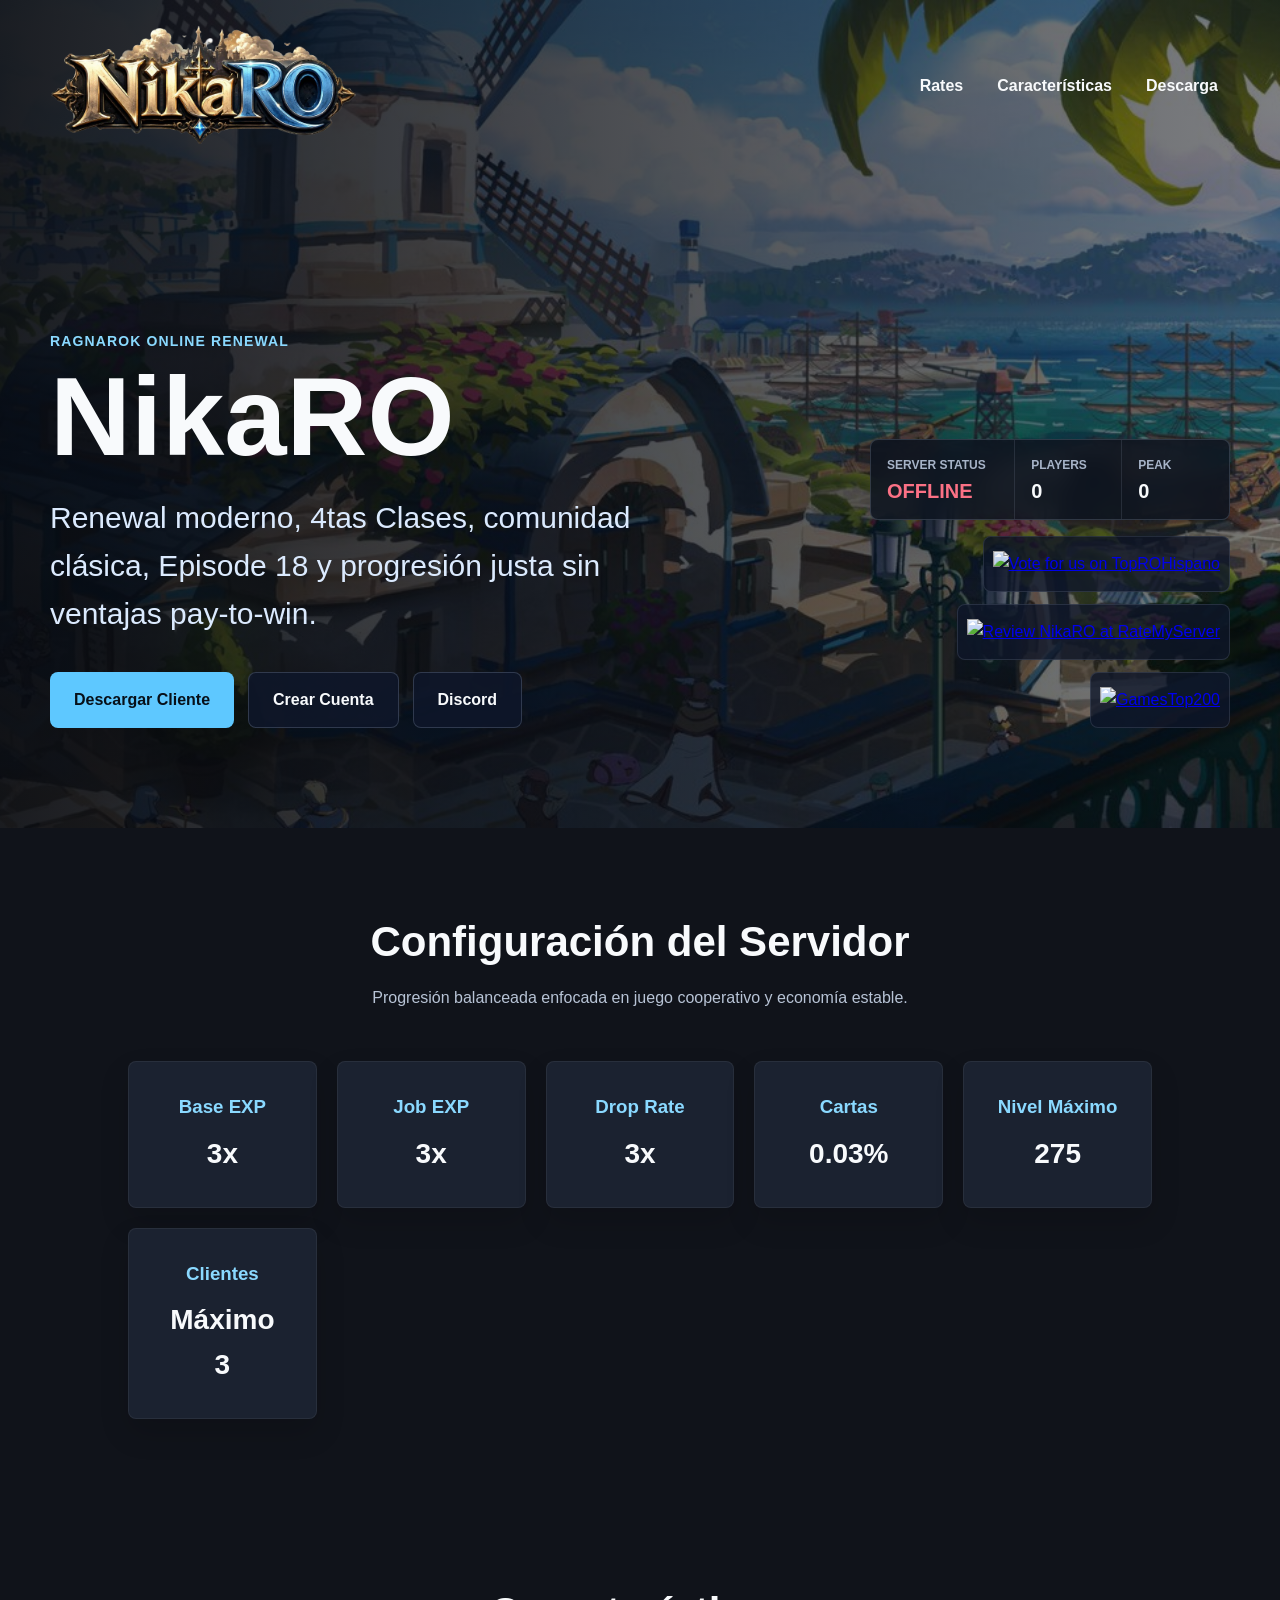
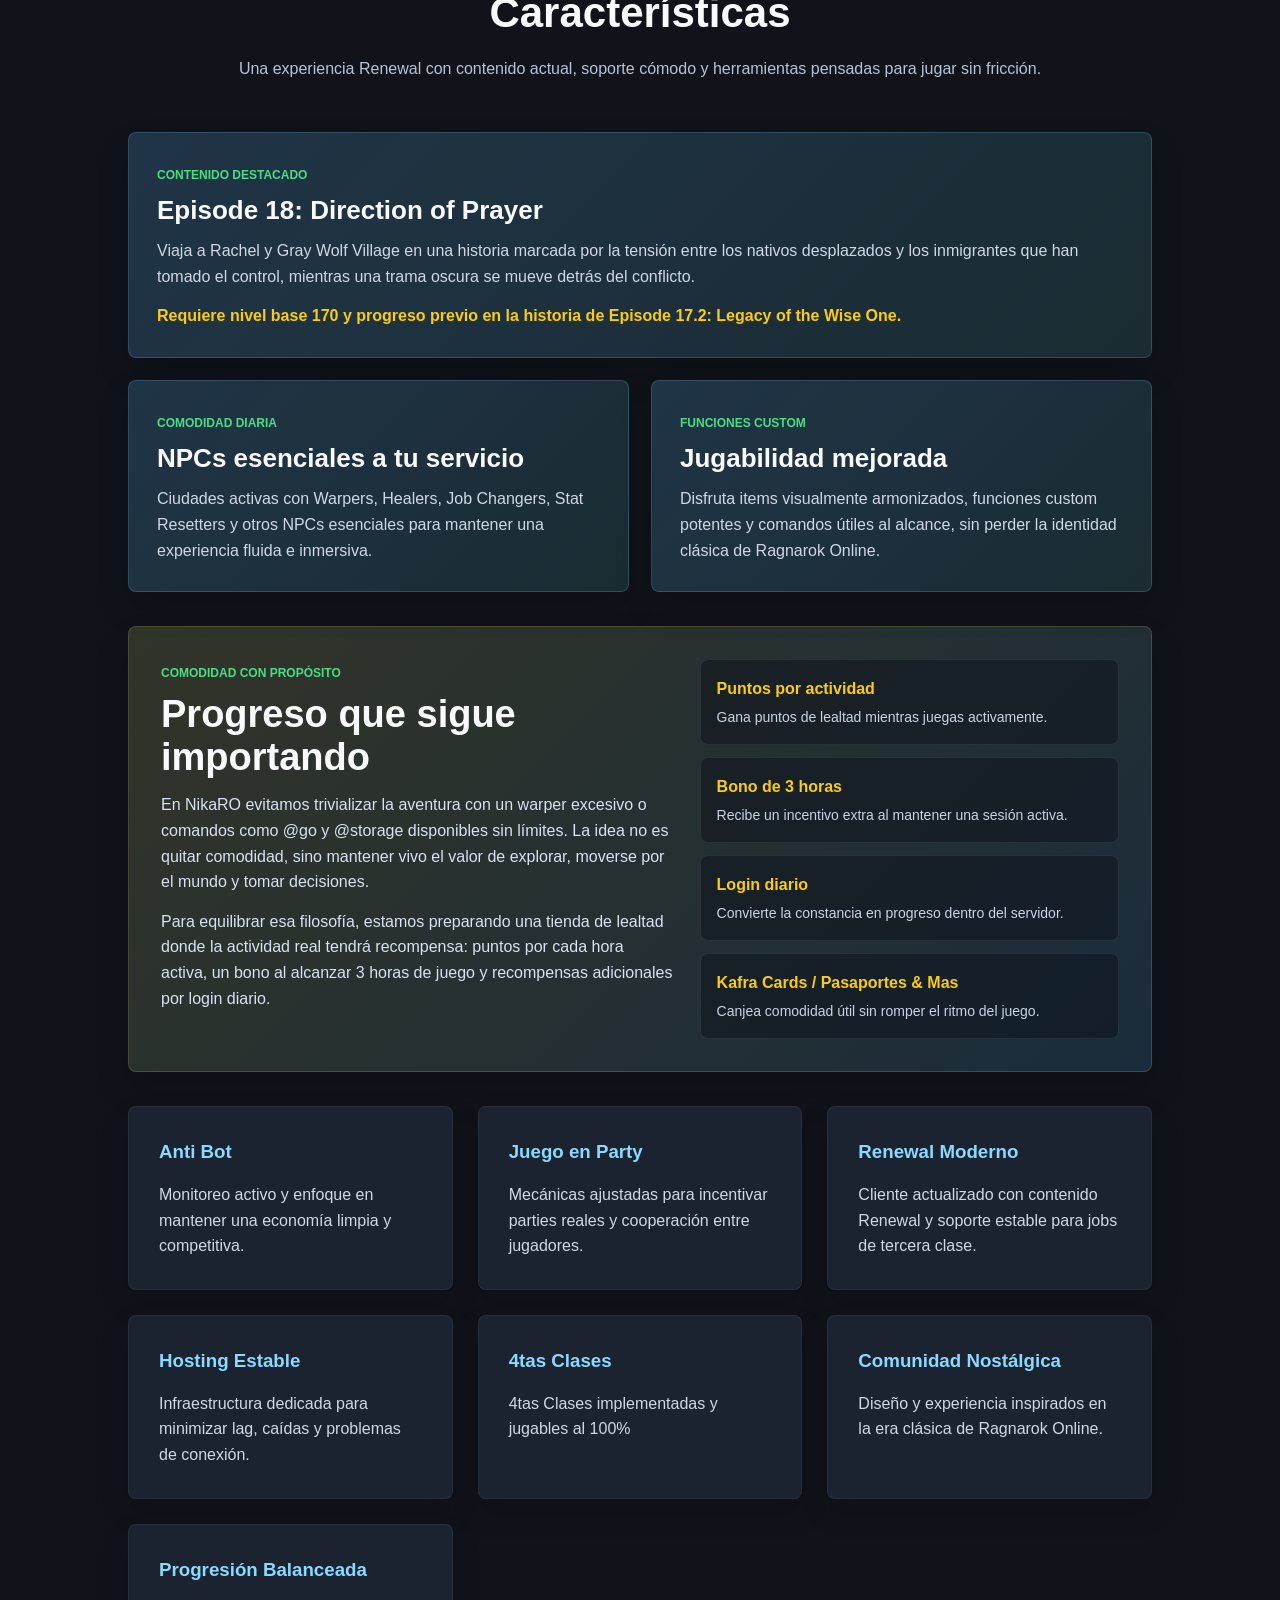
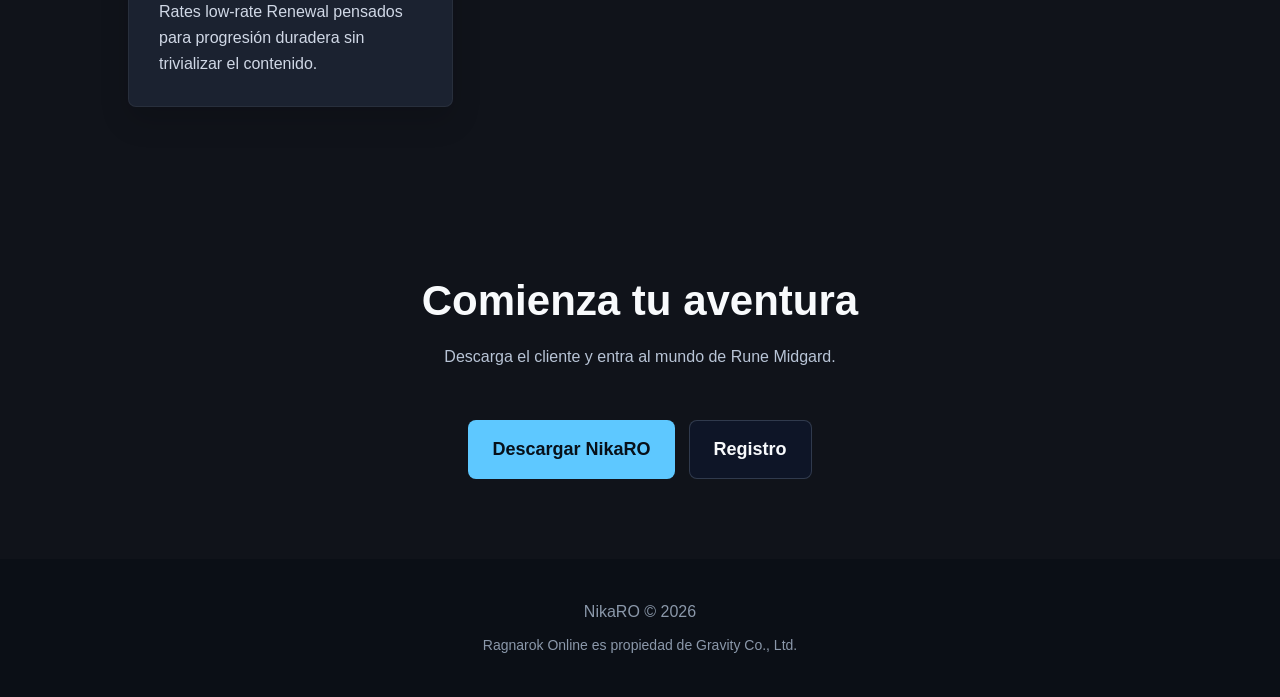
==== index.html @ 617fc2be "Update displayed drop rates" ====
<!DOCTYPE html>
<html lang="es">
<head>
    <meta charset="UTF-8">
    <meta name="viewport" content="width=device-width, initial-scale=1.0">
    <title>NikaRO</title>
    <meta name="description" content="Servidor Renewal de Ragnarok Online enfocado en estabilidad, comunidad y progresión clásica moderna.">
    <link rel="stylesheet" href="style.css">
</head>

<body>
    <header class="hero">
        <div class="overlay">
            <nav class="site-nav" aria-label="Navegación principal">
                <a class="logo" href="#top" aria-label="NikaRO inicio">
                    <img src="images/nicaro-logo2.jpg" alt="NikaRO">
                </a>

                <div class="nav-links">
                    <a href="#rates">Rates</a>
                    <a href="#features">Características</a>
                    <a href="#download">Descarga</a>
                </div>
            </nav>

            <div class="hero-layout" id="top">
                <div class="hero-content">
                    <p class="eyebrow">Ragnarok Online Renewal</p>
                    <h1>NikaRO</h1>
                    <p class="tagline">
                        Renewal moderno, 4tas Clases, comunidad clásica, Episode 18 y progresión justa sin ventajas pay-to-win.
                    </p>

                    <div class="hero-buttons">
                        <a class="btn primary"
                           href="downloads/">
                            Descargar Cliente
                        </a>

                        <a class="btn secondary"
                           href="https://nikaro-api.duckdns.org/fluxcp/?module=account&action=create"
                           target="_blank"
                           rel="noopener">
                            Crear Cuenta
                        </a>

                        <a class="btn secondary"
                           href="https://discord.gg/AXahJJSQZ4"
                           target="_blank"
                           rel="noopener">
                            Discord
                        </a>
                    </div>
                </div>

                <aside class="server-panel" aria-label="Estado del servidor">
                    <div id="status-bar" class="status-bar">
                        <div class="status-item">
                            <span>Server Status</span>
                            <strong id="server-status">Loading...</strong>
                        </div>
                        <div class="status-item">
                            <span>Players</span>
                            <strong id="player-count">0</strong>
                        </div>
                        <div class="status-item">
                            <span>Peak</span>
                            <strong id="peak-count">0</strong>
                        </div>
                    </div>

                    <div class="vote-strip" aria-label="Votar por NikaRO">
                        <a href="http://www.toprohispano.com/vote/index.php?id=1210" target="_blank" rel="noopener">
                            <img src="http://www.toprohispano.com/images/banner.jpg" alt="Vote for us on TopROHispano">
                        </a>
                        <a href="https://ratemyserver.net/index.php?page=detailedlistserver&serid=23381&url_sname=NikaRO"
                           target="_blank"
                           rel="noopener"
                           title="Review NikaRO at RateMyServer.Net">
                            <img src="https://ratemyserver.net/images/site_icon.gif" alt="Review NikaRO at RateMyServer">
                        </a>
                        <a href="https://www.gamestop200.com/details/885/vote"
                           target="_blank"
                           rel="noopener"
                           title="GamesTop200">
                            <img src="https://www.gamestop200.com/resources/website/img/BannerVoto3.jpg" alt="GamesTop200">
                        </a>
                    </div>
                </aside>
            </div>
        </div>
    </header>

    <main>
        <section id="rates">
            <div class="section-title">
                <h2>Configuración del Servidor</h2>
                <p>Progresión balanceada enfocada en juego cooperativo y economía estable.</p>
            </div>

            <div class="cards">
                <div class="card">
                    <h3>Base EXP</h3>
                    <p>3x</p>
                </div>

                <div class="card">
                    <h3>Job EXP</h3>
                    <p>3x</p>
                </div>

                <div class="card">
                    <h3>Drop Rate</h3>
                    <p>3x</p>
                </div>

                <div class="card">
                    <h3>Cartas</h3>
                    <p>0.03%</p>
                </div>

                <div class="card">
                    <h3>Nivel Máximo</h3>
                    <p>275</p>
                </div>

                <div class="card">
                    <h3>Clientes</h3>
                    <p>Máximo 3</p>
                </div>
            </div>
        </section>

        <section id="features">
            <div class="section-title">
                <h2>Características</h2>
                <p>Una experiencia Renewal con contenido actual, soporte cómodo y herramientas pensadas para jugar sin fricción.</p>
            </div>

            <div class="feature-highlights">
                <article class="highlight wide">
                    <span class="highlight-label">Contenido destacado</span>
                    <h3>Episode 18: Direction of Prayer</h3>
                    <p>
                        Viaja a Rachel y Gray Wolf Village en una historia marcada por la tensión entre los
                        nativos desplazados y los inmigrantes que han tomado el control, mientras una trama
                        oscura se mueve detrás del conflicto.
                    </p>
                    <p class="requirement">
                        Requiere nivel base 170 y progreso previo en la historia de Episode 17.2: Legacy of the Wise One.
                    </p>
                </article>

                <article class="highlight">
                    <span class="highlight-label">Comodidad diaria</span>
                    <h3>NPCs esenciales a tu servicio</h3>
                    <p>
                        Ciudades activas con Warpers, Healers, Job Changers, Stat Resetters y otros NPCs
                        esenciales para mantener una experiencia fluida e inmersiva.
                    </p>
                </article>

                <article class="highlight">
                    <span class="highlight-label">Funciones custom</span>
                    <h3>Jugabilidad mejorada</h3>
                    <p>
                        Disfruta items visualmente armonizados, funciones custom potentes y comandos útiles al
                        alcance, sin perder la identidad clásica de Ragnarok Online.
                    </p>
                </article>
            </div>

            <div class="loyalty-section">
                <div class="loyalty-copy">
                    <span class="highlight-label">Comodidad con propósito</span>
                    <h3>Progreso que sigue importando</h3>
                    <p>
                        En NikaRO evitamos trivializar la aventura con un warper excesivo o comandos
                        como @go y @storage disponibles sin límites. La idea no es quitar comodidad,
                        sino mantener vivo el valor de explorar, moverse por el mundo y tomar decisiones.
                    </p>
                    <p>
                        Para equilibrar esa filosofía, estamos preparando una tienda de lealtad donde
                        la actividad real tendrá recompensa: puntos por cada hora activa, un bono al
                        alcanzar 3 horas de juego y recompensas adicionales por login diario.
                    </p>
                </div>

                <div class="loyalty-rewards" aria-label="Recompensas de lealtad">
                    <div class="reward-item">
                        <strong>Puntos por actividad</strong>
                        <span>Gana puntos de lealtad mientras juegas activamente.</span>
                    </div>
                    <div class="reward-item">
                        <strong>Bono de 3 horas</strong>
                        <span>Recibe un incentivo extra al mantener una sesión activa.</span>
                    </div>
                    <div class="reward-item">
                        <strong>Login diario</strong>
                        <span>Convierte la constancia en progreso dentro del servidor.</span>
                    </div>
                    <div class="reward-item">
                        <strong>Kafra Cards / Pasaportes & Mas</strong>
                        <span>Canjea comodidad útil sin romper el ritmo del juego.</span>
                    </div>
                </div>
            </div>

            <div class="feature-grid">
                <div class="feature">
                    <h3>Anti Bot</h3>
                    <p>Monitoreo activo y enfoque en mantener una economía limpia y competitiva.</p>
                </div>

                <div class="feature">
                    <h3>Juego en Party</h3>
                    <p>Mecánicas ajustadas para incentivar parties reales y cooperación entre jugadores.</p>
                </div>

                <div class="feature">
                    <h3>Renewal Moderno</h3>
                    <p>Cliente actualizado con contenido Renewal y soporte estable para jobs de tercera clase.</p>
                </div>

                <div class="feature">
                    <h3>Hosting Estable</h3>
                    <p>Infraestructura dedicada para minimizar lag, caídas y problemas de conexión.</p>
                </div>
                
                <div class="feature">
                    <h3>4tas Clases</h3>
                    <p>4tas Clases implementadas y jugables al 100%</p>
                </div>

                <div class="feature">
                    <h3>Comunidad Nostálgica</h3>
                    <p>Diseño y experiencia inspirados en la era clásica de Ragnarok Online.</p>
                </div>

                <div class="feature">
                    <h3>Progresión Balanceada</h3>
                    <p>Rates low-rate Renewal pensados para progresión duradera sin trivializar el contenido.</p>
                </div>
            </div>
        </section>

        <section id="download">
            <div class="section-title">
                <h2>Comienza tu aventura</h2>
                <p>Descarga el cliente y entra al mundo de Rune Midgard.</p>
            </div>

            <div class="download-box">
                <a class="btn primary large"
                   href="downloads/">
                    Descargar NikaRO
                </a>

                <a class="btn secondary large"
                   href="https://nikaro-api.duckdns.org/fluxcp/?module=account&action=create"
                   target="_blank"
                   rel="noopener">
                    Registro
                </a>
            </div>
        </section>
    </main>

    <footer>
        <p>NikaRO © 2026</p>
        <p class="footer-small">Ragnarok Online es propiedad de Gravity Co., Ltd.</p>
    </footer>

    <script>
        async function refreshNikaStatus() {
            const statusEl = document.getElementById('server-status');

            try {
                const response = await fetch('https://nikaro-api.duckdns.org/status.php');
                const data = await response.json();

                document.getElementById('player-count').innerText = data.online;
                document.getElementById('peak-count').innerText = data.peak;

                statusEl.innerText = data.status.overall.toUpperCase();
                statusEl.classList.toggle('online', data.status.overall === 'online');
                statusEl.classList.toggle('offline', data.status.overall !== 'online');
            } catch (error) {
                console.error('Could not load server status', error);
                statusEl.innerText = 'OFFLINE';
                statusEl.classList.remove('online');
                statusEl.classList.add('offline');
            }
        }

        refreshNikaStatus();
        setInterval(refreshNikaStatus, 60000);
    </script>
</body>
</html>
---- style.css ----
* {
    margin: 0;
    padding: 0;
    box-sizing: border-box;
}

html {
    scroll-behavior: smooth;
}

body {
    font-family: Arial, sans-serif;
    background: #10131a;
    color: #f8fafc;
    line-height: 1.6;
}

img {
    max-width: 100%;
    height: auto;
}

.hero {
    min-height: 92vh;
    background:
        linear-gradient(90deg, rgba(7, 10, 16, 0.92), rgba(7, 10, 16, 0.72) 48%, rgba(7, 10, 16, 0.52)),
        url('images/banner.jpg');
    background-size: cover;
    background-position: center;
}

.overlay {
    min-height: 92vh;
    display: flex;
    flex-direction: column;
    width: min(1180px, calc(100% - 40px));
    margin: 0 auto;
    padding: 24px 0 44px;
}

.site-nav {
    display: flex;
    justify-content: space-between;
    align-items: center;
    gap: 24px;
}

.logo {
    display: inline-flex;
    align-items: center;
}

.logo img {
    width: clamp(180px, 24vw, 320px);
    display: block;
}

.nav-links {
    display: flex;
    align-items: center;
    gap: 10px;
}

.nav-links a {
    color: #f8fafc;
    text-decoration: none;
    padding: 8px 12px;
    border-radius: 8px;
    font-weight: 700;
    transition: background 0.2s, color 0.2s;
}

.nav-links a:hover {
    background: rgba(255, 255, 255, 0.1);
    color: #8ad9ff;
}

.hero-layout {
    flex: 1;
    display: grid;
    grid-template-columns: minmax(0, 1fr) 360px;
    align-items: end;
    gap: 48px;
    padding-top: 58px;
}

.hero-content {
    max-width: 720px;
    padding-bottom: 56px;
}

.eyebrow {
    color: #8ad9ff;
    font-size: 14px;
    font-weight: 800;
    letter-spacing: 0.08em;
    margin-bottom: 12px;
    text-transform: uppercase;
}

.hero-content h1 {
    font-size: clamp(56px, 9vw, 112px);
    line-height: 0.95;
    margin-bottom: 24px;
}

.tagline {
    max-width: 620px;
    font-size: clamp(20px, 2.6vw, 30px);
    color: #dbeafe;
    margin-bottom: 34px;
}

.hero-buttons {
    display: flex;
    flex-wrap: wrap;
    gap: 14px;
}

.btn {
    display: inline-flex;
    align-items: center;
    justify-content: center;
    min-height: 52px;
    padding: 14px 24px;
    border-radius: 8px;
    text-decoration: none;
    font-weight: 800;
    transition: transform 0.2s, background 0.2s, border-color 0.2s;
}

.btn:hover {
    transform: translateY(-1px);
}

.primary {
    background: #5ec8ff;
    color: #071019;
}

.primary:hover {
    background: #9bdfff;
}

.secondary {
    background: rgba(15, 23, 42, 0.86);
    color: #f8fafc;
    border: 1px solid rgba(148, 163, 184, 0.26);
}

.secondary:hover {
    background: rgba(51, 65, 85, 0.92);
    border-color: rgba(138, 217, 255, 0.5);
}

.server-panel {
    display: grid;
    gap: 16px;
    align-self: end;
    margin-bottom: 56px;
}

.status-bar {
    display: grid;
    grid-template-columns: 1.35fr 1fr 1fr;
    overflow: hidden;
    border: 1px solid rgba(148, 163, 184, 0.24);
    border-radius: 8px;
    background: rgba(11, 18, 30, 0.84);
    box-shadow: 0 18px 38px rgba(0, 0, 0, 0.22);
    backdrop-filter: blur(10px);
}

.status-item {
    padding: 16px;
    border-right: 1px solid rgba(148, 163, 184, 0.16);
}

.status-item:last-child {
    border-right: 0;
}

.status-item span {
    display: block;
    color: #a7b4c8;
    font-size: 12px;
    font-weight: 800;
    margin-bottom: 4px;
    text-transform: uppercase;
}

.status-item strong {
    display: block;
    color: #f8fafc;
    font-size: 20px;
    line-height: 1.2;
}

#server-status.online {
    color: #4ade80;
}

#server-status.offline {
    color: #fb7185;
}

.vote-strip {
    display: flex;
    align-items: center;
    justify-content: flex-end;
    gap: 12px;
    flex-wrap: wrap;
}

.vote-strip a {
    display: inline-flex;
    align-items: center;
    min-height: 56px;
    padding: 9px;
    border-radius: 8px;
    background: rgba(15, 23, 42, 0.78);
    border: 1px solid rgba(148, 163, 184, 0.18);
}

.vote-strip img {
    display: block;
    max-height: 54px;
    width: auto;
}

section {
    padding: 80px 10%;
}

.section-title {
    text-align: center;
    margin-bottom: 50px;
}

.section-title h2 {
    font-size: clamp(32px, 5vw, 42px);
    margin-bottom: 10px;
}

.section-title p {
    color: #b8c4d6;
}

.cards {
    display: grid;
    grid-template-columns: repeat(auto-fit, minmax(180px, 1fr));
    gap: 20px;
}

.card,
.feature {
    background: #1b2230;
    border: 1px solid rgba(255, 255, 255, 0.06);
    border-radius: 8px;
    box-shadow: 0 14px 30px rgba(0, 0, 0, 0.14);
}

.card {
    padding: 30px;
    text-align: center;
}

.card h3 {
    color: #8ad9ff;
    margin-bottom: 10px;
}

.card p {
    font-size: 28px;
    font-weight: 800;
}

.feature-grid {
    display: grid;
    grid-template-columns: repeat(auto-fit, minmax(280px, 1fr));
    gap: 25px;
}

.feature-highlights {
    display: grid;
    grid-template-columns: repeat(2, minmax(0, 1fr));
    gap: 22px;
    margin-bottom: 34px;
}

.highlight {
    min-height: 100%;
    padding: 28px;
    border-radius: 8px;
    background:
        linear-gradient(135deg, rgba(94, 200, 255, 0.12), rgba(74, 222, 128, 0.06)),
        #17202d;
    border: 1px solid rgba(138, 217, 255, 0.18);
    box-shadow: 0 16px 32px rgba(0, 0, 0, 0.16);
}

.highlight.wide {
    grid-column: 1 / -1;
}

.highlight-label {
    display: inline-block;
    color: #4ade80;
    font-size: 12px;
    font-weight: 800;
    margin-bottom: 10px;
    text-transform: uppercase;
}

.highlight h3 {
    color: #f8fafc;
    font-size: 26px;
    line-height: 1.2;
    margin-bottom: 12px;
}

.highlight p {
    color: #d0d8e6;
}

.highlight .requirement {
    margin-top: 14px;
    color: #facc15;
    font-weight: 800;
}

.loyalty-section {
    display: grid;
    grid-template-columns: minmax(0, 1.1fr) minmax(280px, 0.9fr);
    gap: 26px;
    align-items: stretch;
    margin: 0 0 34px;
    padding: 32px;
    border-radius: 8px;
    background:
        linear-gradient(135deg, rgba(250, 204, 21, 0.12), rgba(94, 200, 255, 0.08)),
        #151f2b;
    border: 1px solid rgba(250, 204, 21, 0.18);
    box-shadow: 0 18px 34px rgba(0, 0, 0, 0.16);
}

.loyalty-copy h3 {
    color: #f8fafc;
    font-size: clamp(28px, 4vw, 38px);
    line-height: 1.12;
    margin-bottom: 14px;
}

.loyalty-copy p {
    color: #d8e2f1;
    margin-bottom: 14px;
}

.loyalty-copy p:last-child {
    margin-bottom: 0;
}

.loyalty-rewards {
    display: grid;
    gap: 12px;
}

.reward-item {
    padding: 16px;
    border-radius: 8px;
    background: rgba(8, 13, 22, 0.42);
    border: 1px solid rgba(255, 255, 255, 0.08);
}

.reward-item strong,
.reward-item span {
    display: block;
}

.reward-item strong {
    color: #facc15;
    font-size: 16px;
    margin-bottom: 4px;
}

.reward-item span {
    color: #c9d3e3;
    font-size: 14px;
}

.feature {
    padding: 30px;
}

.feature h3 {
    margin-bottom: 15px;
    color: #8ad9ff;
}

.feature p {
    color: #d0d8e6;
}

.download-box {
    display: flex;
    flex-wrap: wrap;
    justify-content: center;
    gap: 14px;
}

.download-hero {
    background:
        linear-gradient(90deg, rgba(7, 10, 16, 0.94), rgba(7, 10, 16, 0.72)),
        url('images/banner.jpg');
    background-size: cover;
    background-position: center;
}

.download-shell {
    width: min(1180px, calc(100% - 40px));
    margin: 0 auto;
    padding: 24px 0 78px;
}

.download-intro {
    max-width: 760px;
    padding-top: 72px;
}

.download-intro h1 {
    font-size: clamp(52px, 8vw, 92px);
    line-height: 1;
    margin-bottom: 20px;
}

.download-intro p {
    color: #dbeafe;
    font-size: 21px;
}

.download-options {
    display: grid;
    grid-template-columns: repeat(2, minmax(0, 1fr));
    gap: 24px;
}

.download-card {
    display: flex;
    min-height: 340px;
    flex-direction: column;
    justify-content: space-between;
    gap: 28px;
    padding: 34px;
    border-radius: 8px;
    background: #1b2230;
    border: 1px solid rgba(255, 255, 255, 0.07);
    box-shadow: 0 16px 34px rgba(0, 0, 0, 0.16);
}

.featured-download {
    background:
        linear-gradient(135deg, rgba(94, 200, 255, 0.14), rgba(74, 222, 128, 0.08)),
        #17202d;
    border-color: rgba(138, 217, 255, 0.24);
}

.disabled-download {
    opacity: 0.58;
    filter: grayscale(0.35);
}

.download-card h2 {
    color: #f8fafc;
    font-size: 32px;
    line-height: 1.15;
    margin-bottom: 12px;
}

.download-card p {
    color: #d0d8e6;
}

.disabled-btn,
.disabled-btn:hover {
    cursor: not-allowed;
    transform: none;
    background: #475569;
    color: #cbd5e1;
    border: 1px solid rgba(203, 213, 225, 0.22);
}

.large {
    font-size: 18px;
}

footer {
    text-align: center;
    padding: 40px 20px;
    background: #0b0f16;
    color: #8b98aa;
}

.footer-small {
    margin-top: 10px;
    font-size: 14px;
}

@media (max-width: 900px) {
    .hero-layout {
        grid-template-columns: 1fr;
        align-items: start;
        gap: 28px;
    }

    .download-options {
        grid-template-columns: 1fr;
    }

    .loyalty-section {
        grid-template-columns: 1fr;
    }

    .hero-content,
    .server-panel {
        margin-bottom: 0;
        padding-bottom: 0;
    }

    .server-panel {
        max-width: 620px;
    }

    .vote-strip {
        justify-content: flex-start;
    }
}

@media (max-width: 768px) {
    .overlay {
        width: min(100% - 28px, 1180px);
        padding-top: 18px;
    }

    .site-nav {
        align-items: flex-start;
        flex-direction: column;
    }

    .nav-links {
        width: 100%;
        justify-content: space-between;
    }

    .nav-links a {
        padding: 8px 6px;
    }

    .hero-layout {
        padding-top: 38px;
    }

    .hero-buttons,
    .download-box {
        align-items: stretch;
        flex-direction: column;
    }

    .feature-highlights {
        grid-template-columns: 1fr;
    }

    .btn {
        width: 100%;
    }

    .status-bar {
        grid-template-columns: 1fr;
    }

    .status-item {
        border-right: 0;
        border-bottom: 1px solid rgba(148, 163, 184, 0.16);
    }

    .status-item:last-child {
        border-bottom: 0;
    }

    section {
        padding: 64px 20px;
    }
}
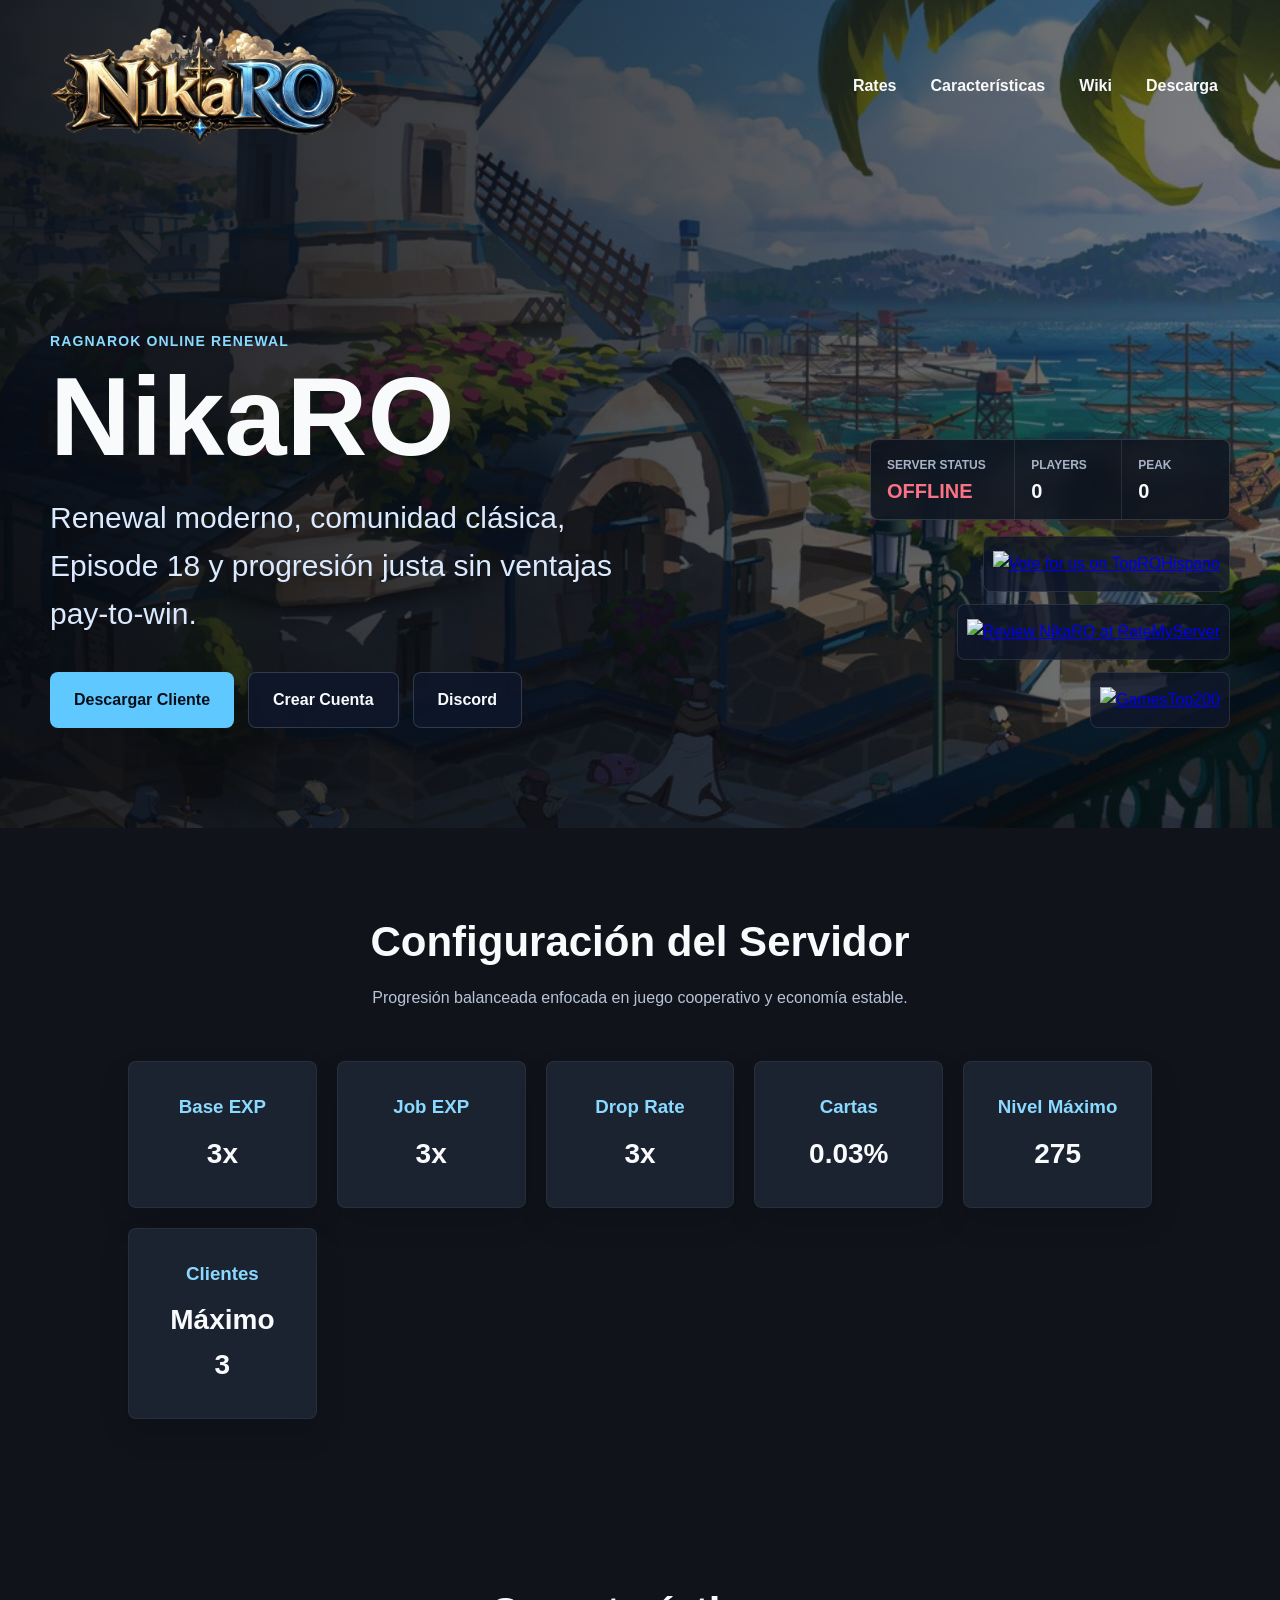
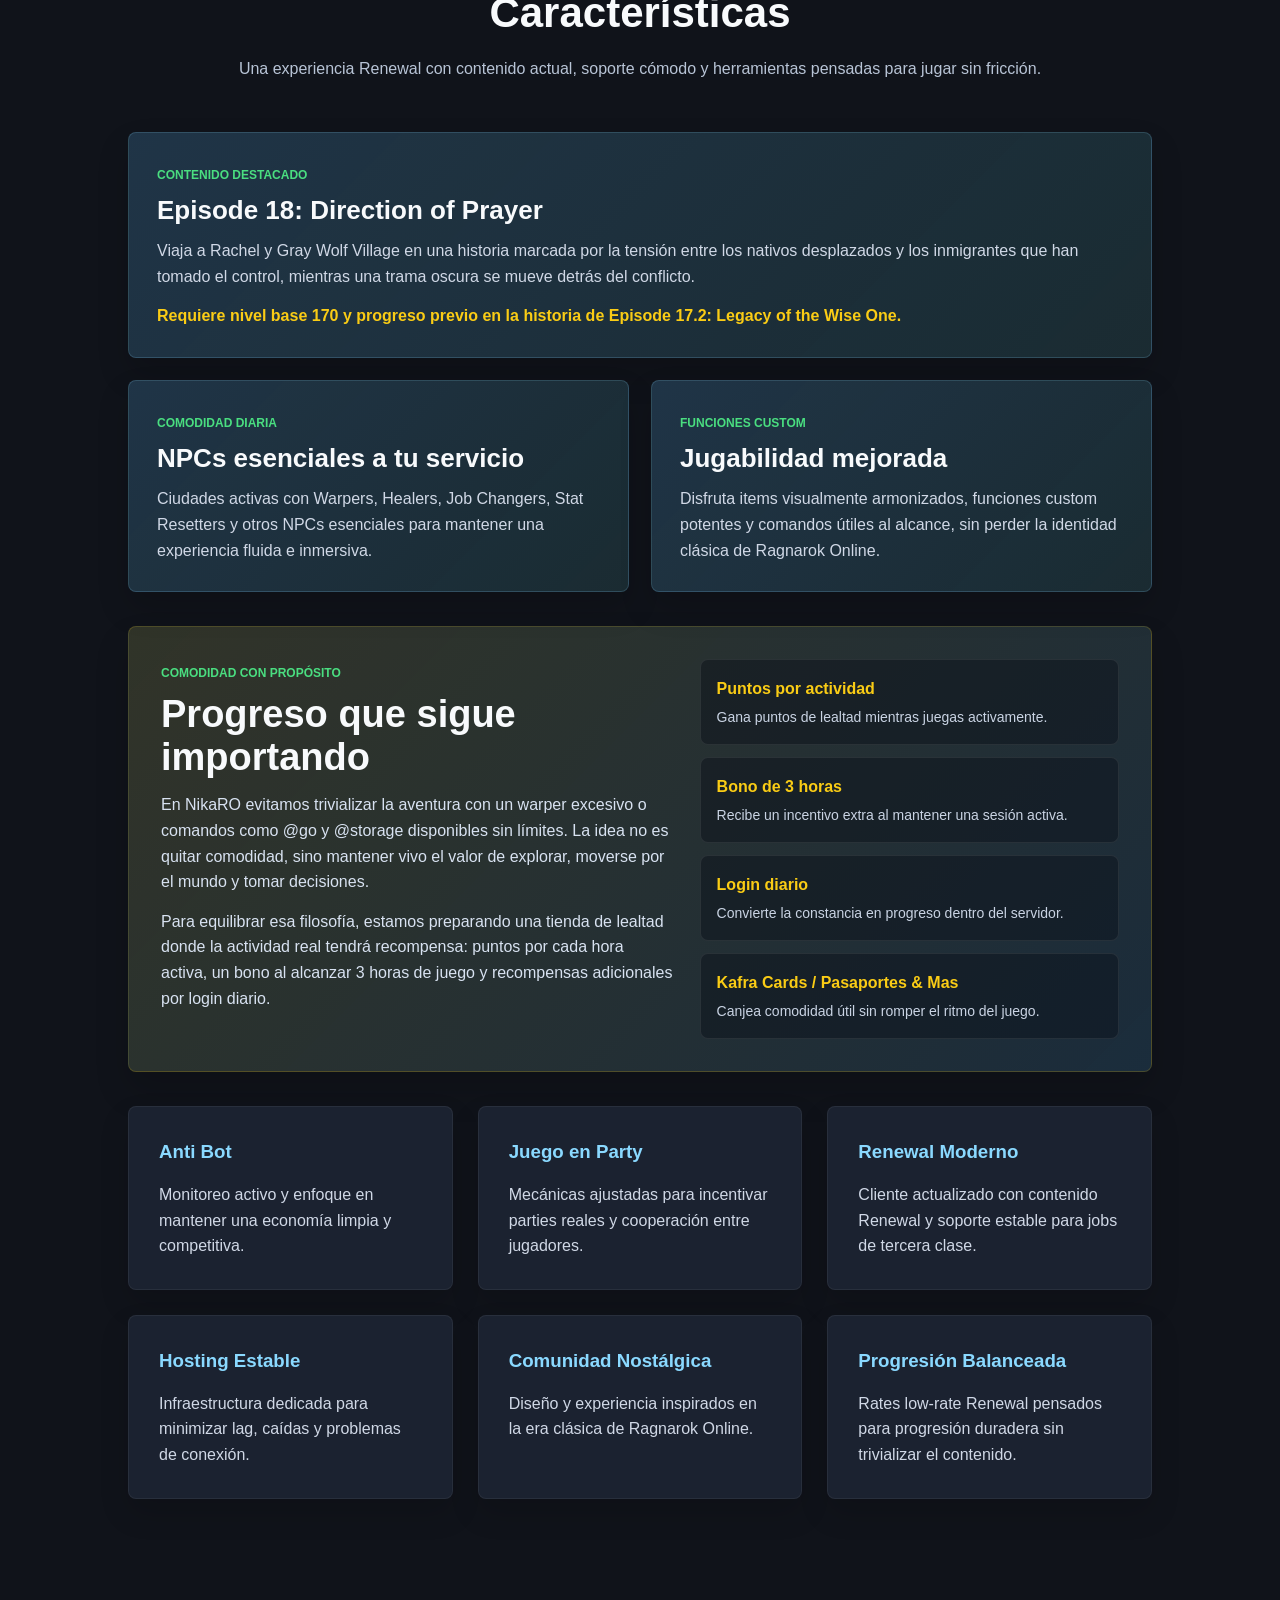
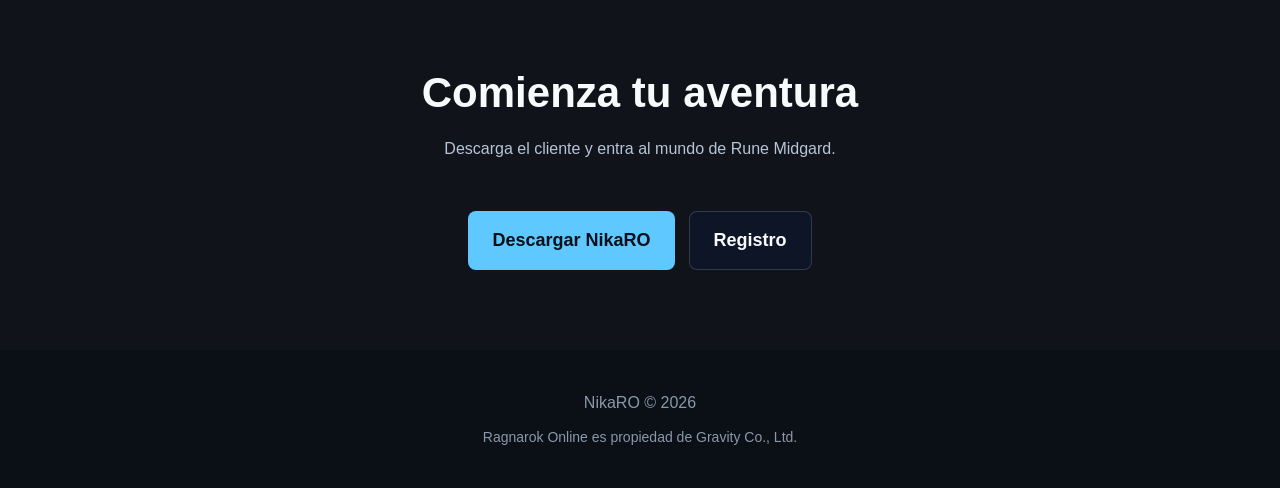
==== commit ce33098f: "Add wiki pages" ====
--- a/index.html
+++ b/index.html
@@ -19,6 +19,7 @@
                 <div class="nav-links">
                     <a href="#rates">Rates</a>
                     <a href="#features">Características</a>
+                    <a href="wiki/">Wiki</a>
                     <a href="#download">Descarga</a>
                 </div>
             </nav>
@@ -28,7 +29,7 @@
                     <p class="eyebrow">Ragnarok Online Renewal</p>
                     <h1>NikaRO</h1>
                     <p class="tagline">
-                        Renewal moderno, 4tas Clases, comunidad clásica, Episode 18 y progresión justa sin ventajas pay-to-win.
+                        Renewal moderno, comunidad clásica, Episode 18 y progresión justa sin ventajas pay-to-win.
                     </p>
 
                     <div class="hero-buttons">
@@ -226,11 +227,6 @@
                     <h3>Hosting Estable</h3>
                     <p>Infraestructura dedicada para minimizar lag, caídas y problemas de conexión.</p>
                 </div>
-                
-                <div class="feature">
-                    <h3>4tas Clases</h3>
-                    <p>4tas Clases implementadas y jugables al 100%</p>
-                </div>
 
                 <div class="feature">
                     <h3>Comunidad Nostálgica</h3>
--- a/style.css
+++ b/style.css
@@ -416,6 +416,14 @@
     background-position: center;
 }
 
+.wiki-hero {
+    background:
+        linear-gradient(90deg, rgba(7, 10, 16, 0.94), rgba(7, 10, 16, 0.76)),
+        url('images/banner.jpg');
+    background-size: cover;
+    background-position: center;
+}
+
 .download-shell {
     width: min(1180px, calc(100% - 40px));
     margin: 0 auto;
@@ -436,6 +444,50 @@
 .download-intro p {
     color: #dbeafe;
     font-size: 21px;
+}
+
+.compact-hero .download-shell {
+    padding-bottom: 58px;
+}
+
+.compact-hero .download-intro {
+    padding-top: 48px;
+}
+
+.wiki-home {
+    display: grid;
+    grid-template-columns: repeat(auto-fit, minmax(260px, 1fr));
+    gap: 22px;
+}
+
+.wiki-tile {
+    display: block;
+    min-height: 220px;
+    padding: 28px;
+    border-radius: 8px;
+    background: #1b2230;
+    border: 1px solid rgba(255, 255, 255, 0.07);
+    box-shadow: 0 16px 34px rgba(0, 0, 0, 0.14);
+    color: inherit;
+    text-decoration: none;
+    transition: transform 0.2s, border-color 0.2s, background 0.2s;
+}
+
+.wiki-tile:hover {
+    transform: translateY(-2px);
+    border-color: rgba(138, 217, 255, 0.28);
+    background: #202a3a;
+}
+
+.wiki-tile h2 {
+    color: #f8fafc;
+    font-size: 28px;
+    line-height: 1.15;
+    margin-bottom: 10px;
+}
+
+.wiki-tile p {
+    color: #d0d8e6;
 }
 
 .download-options {
@@ -489,6 +541,117 @@
     border: 1px solid rgba(203, 213, 225, 0.22);
 }
 
+.wiki-layout {
+    display: grid;
+    grid-template-columns: 240px minmax(0, 1fr);
+    gap: 28px;
+    align-items: start;
+}
+
+.wiki-index {
+    position: sticky;
+    top: 22px;
+    display: grid;
+    gap: 8px;
+    padding: 18px;
+    border-radius: 8px;
+    background: rgba(27, 34, 48, 0.86);
+    border: 1px solid rgba(255, 255, 255, 0.07);
+}
+
+.wiki-index strong {
+    color: #8ad9ff;
+    font-size: 14px;
+    margin-bottom: 4px;
+    text-transform: uppercase;
+}
+
+.wiki-index a {
+    color: #d0d8e6;
+    text-decoration: none;
+    padding: 8px 10px;
+    border-radius: 8px;
+    transition: background 0.2s, color 0.2s;
+}
+
+.wiki-index a:hover {
+    background: rgba(94, 200, 255, 0.1);
+    color: #f8fafc;
+}
+
+.wiki-content {
+    display: grid;
+    gap: 22px;
+}
+
+.wiki-card {
+    padding: 30px;
+    border-radius: 8px;
+    background: #1b2230;
+    border: 1px solid rgba(255, 255, 255, 0.07);
+    box-shadow: 0 16px 34px rgba(0, 0, 0, 0.14);
+}
+
+.wiki-card h2 {
+    color: #f8fafc;
+    font-size: clamp(28px, 4vw, 38px);
+    line-height: 1.14;
+    margin-bottom: 12px;
+}
+
+.wiki-card p {
+    color: #d0d8e6;
+    margin-bottom: 16px;
+}
+
+.wiki-card p:last-child {
+    margin-bottom: 0;
+}
+
+.wiki-actions {
+    display: flex;
+    flex-wrap: wrap;
+    gap: 12px;
+    margin-top: 22px;
+}
+
+.wiki-stat-grid {
+    display: grid;
+    grid-template-columns: repeat(auto-fit, minmax(150px, 1fr));
+    gap: 14px;
+}
+
+.wiki-stat-grid div {
+    padding: 16px;
+    border-radius: 8px;
+    background: rgba(8, 13, 22, 0.42);
+    border: 1px solid rgba(255, 255, 255, 0.08);
+}
+
+.wiki-stat-grid strong,
+.wiki-stat-grid span {
+    display: block;
+}
+
+.wiki-stat-grid strong {
+    color: #8ad9ff;
+    font-size: 14px;
+    margin-bottom: 4px;
+}
+
+.wiki-stat-grid span {
+    color: #f8fafc;
+    font-size: 24px;
+    font-weight: 800;
+}
+
+.wiki-list {
+    display: grid;
+    gap: 10px;
+    margin-left: 18px;
+    color: #d0d8e6;
+}
+
 .large {
     font-size: 18px;
 }
@@ -520,6 +683,14 @@
         grid-template-columns: 1fr;
     }
 
+    .wiki-layout {
+        grid-template-columns: 1fr;
+    }
+
+    .wiki-index {
+        position: static;
+    }
+
     .hero-content,
     .server-panel {
         margin-bottom: 0;
@@ -560,7 +731,8 @@
     }
 
     .hero-buttons,
-    .download-box {
+    .download-box,
+    .wiki-actions {
         align-items: stretch;
         flex-direction: column;
     }
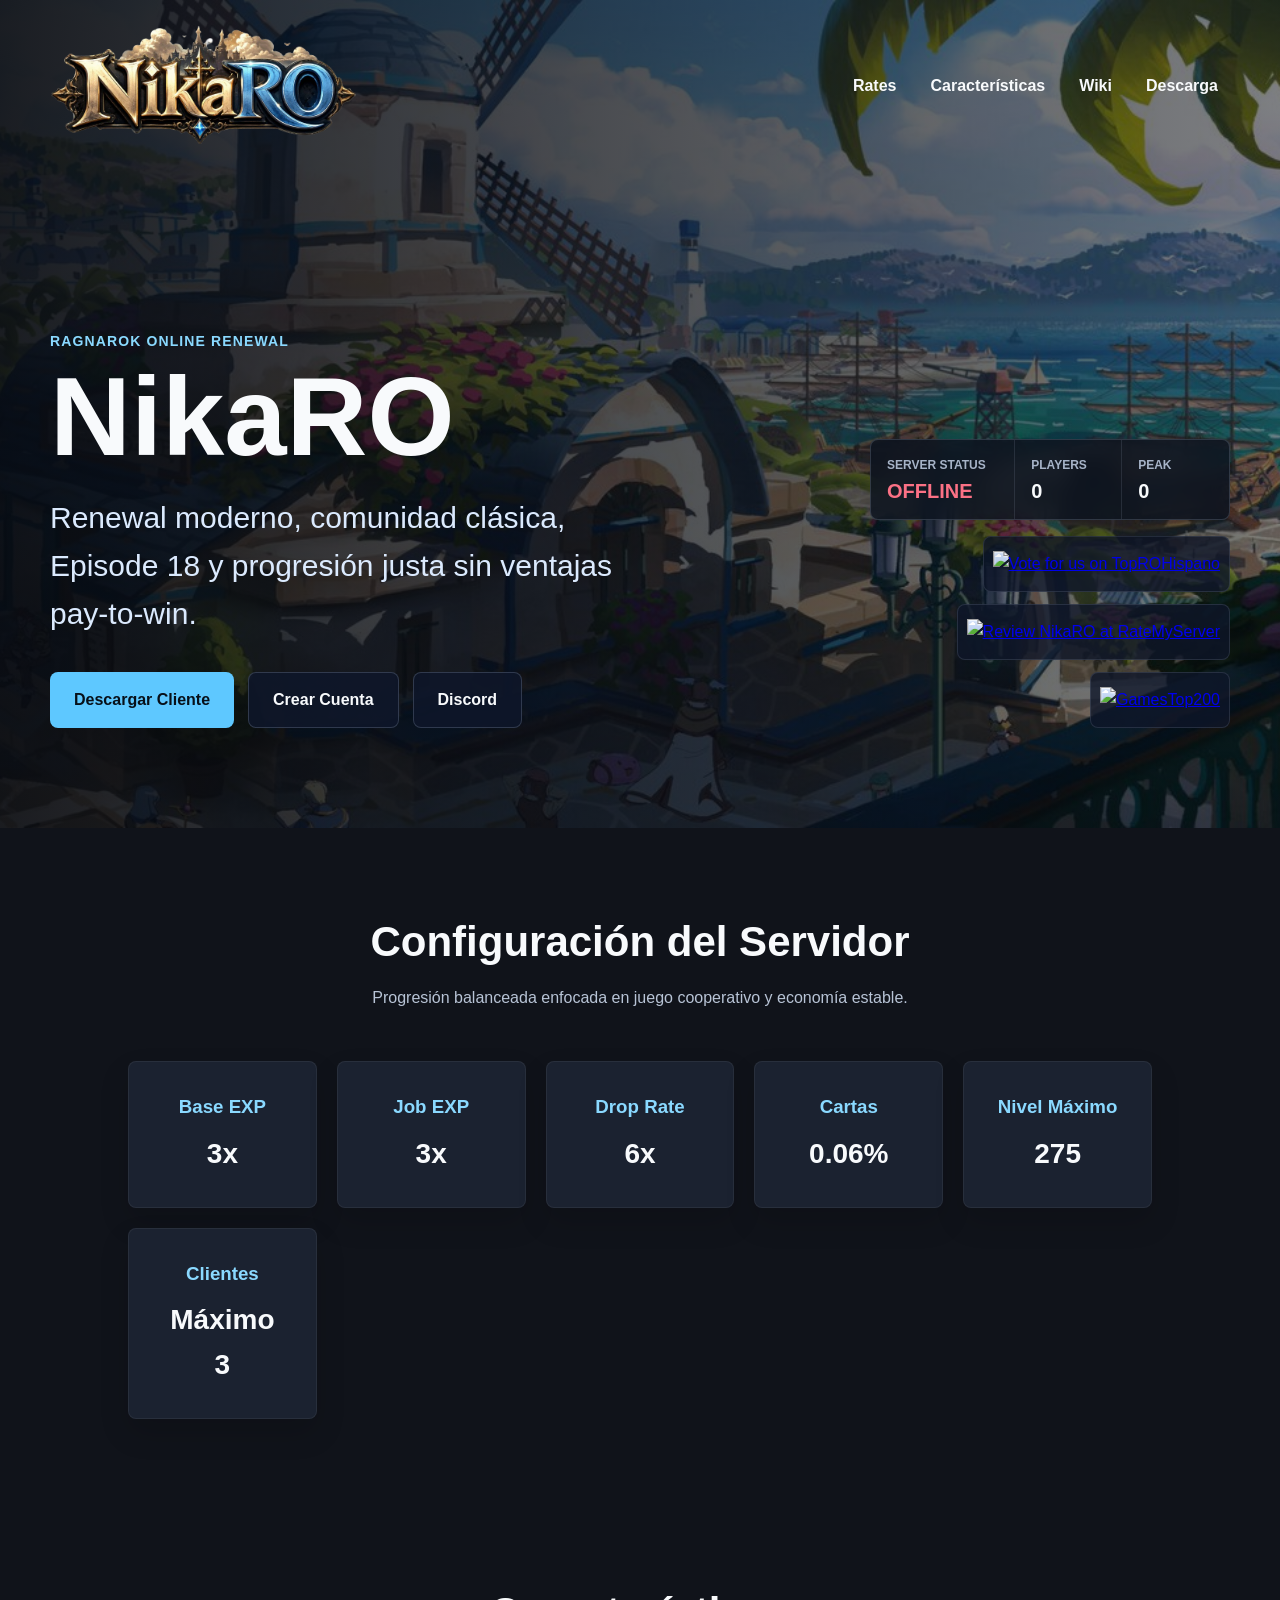
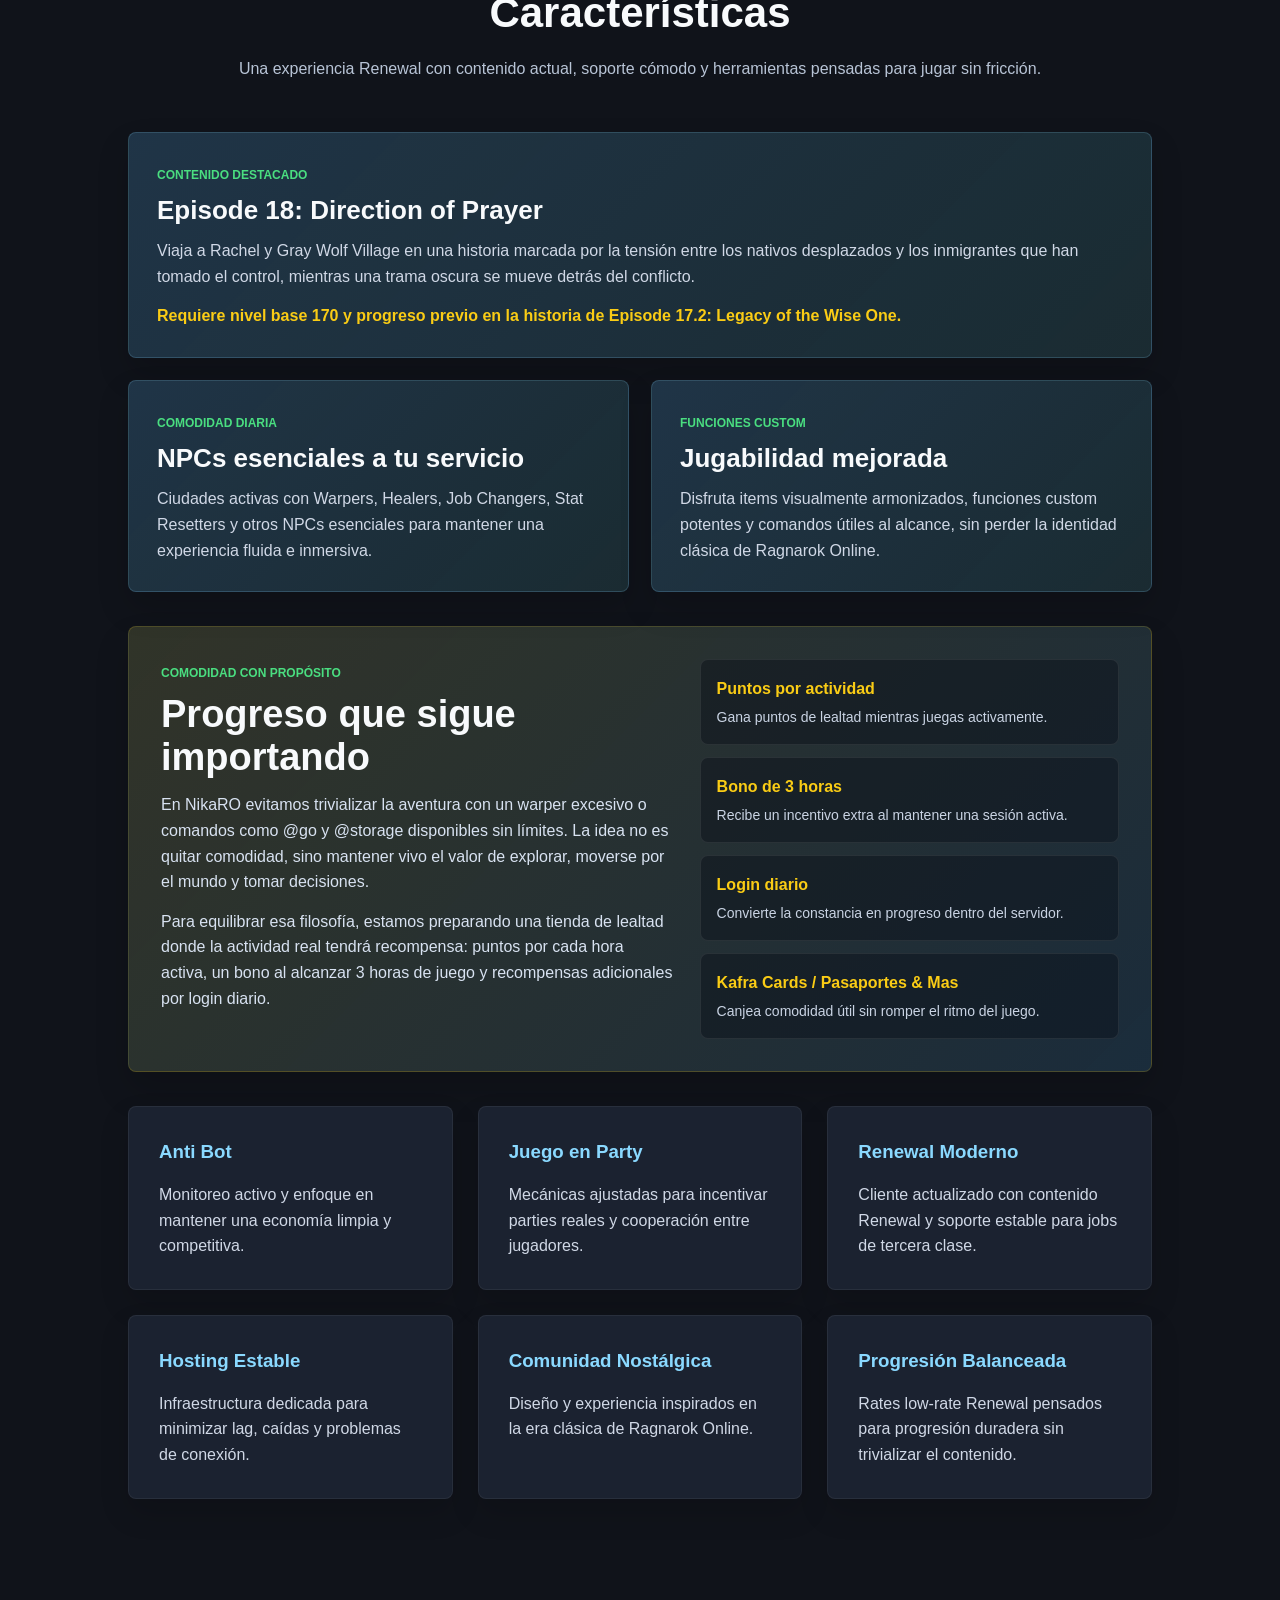
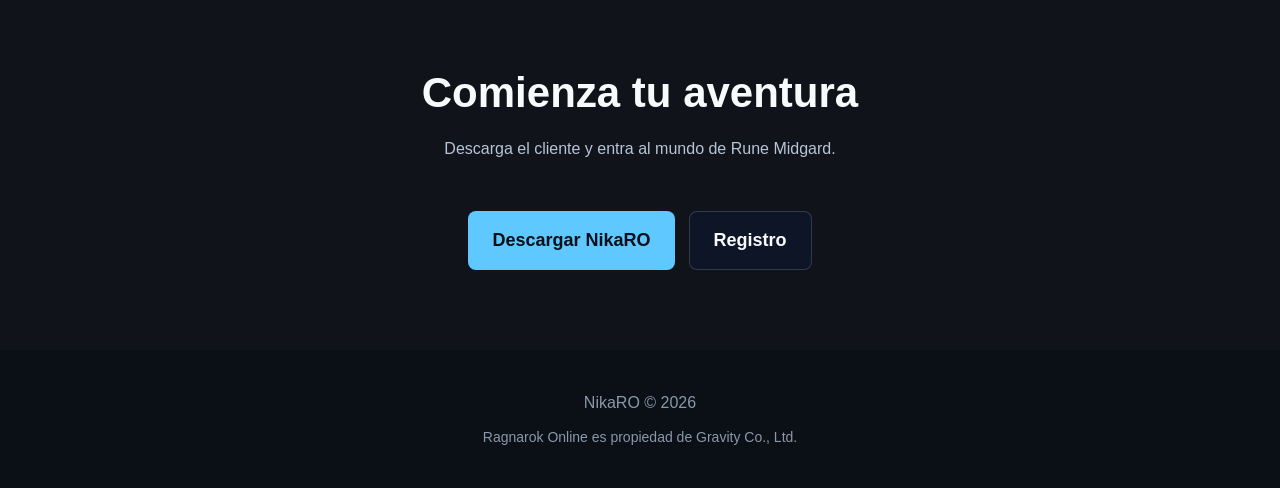
==== commit 40ffff3b: "Update drop rate and cartas percentages" ====
--- a/index.html
+++ b/index.html
@@ -112,12 +112,12 @@
 
                 <div class="card">
                     <h3>Drop Rate</h3>
-                    <p>3x</p>
+                    <p>6x</p>
                 </div>
 
                 <div class="card">
                     <h3>Cartas</h3>
-                    <p>0.03%</p>
+                    <p>0.06%</p>
                 </div>
 
                 <div class="card">
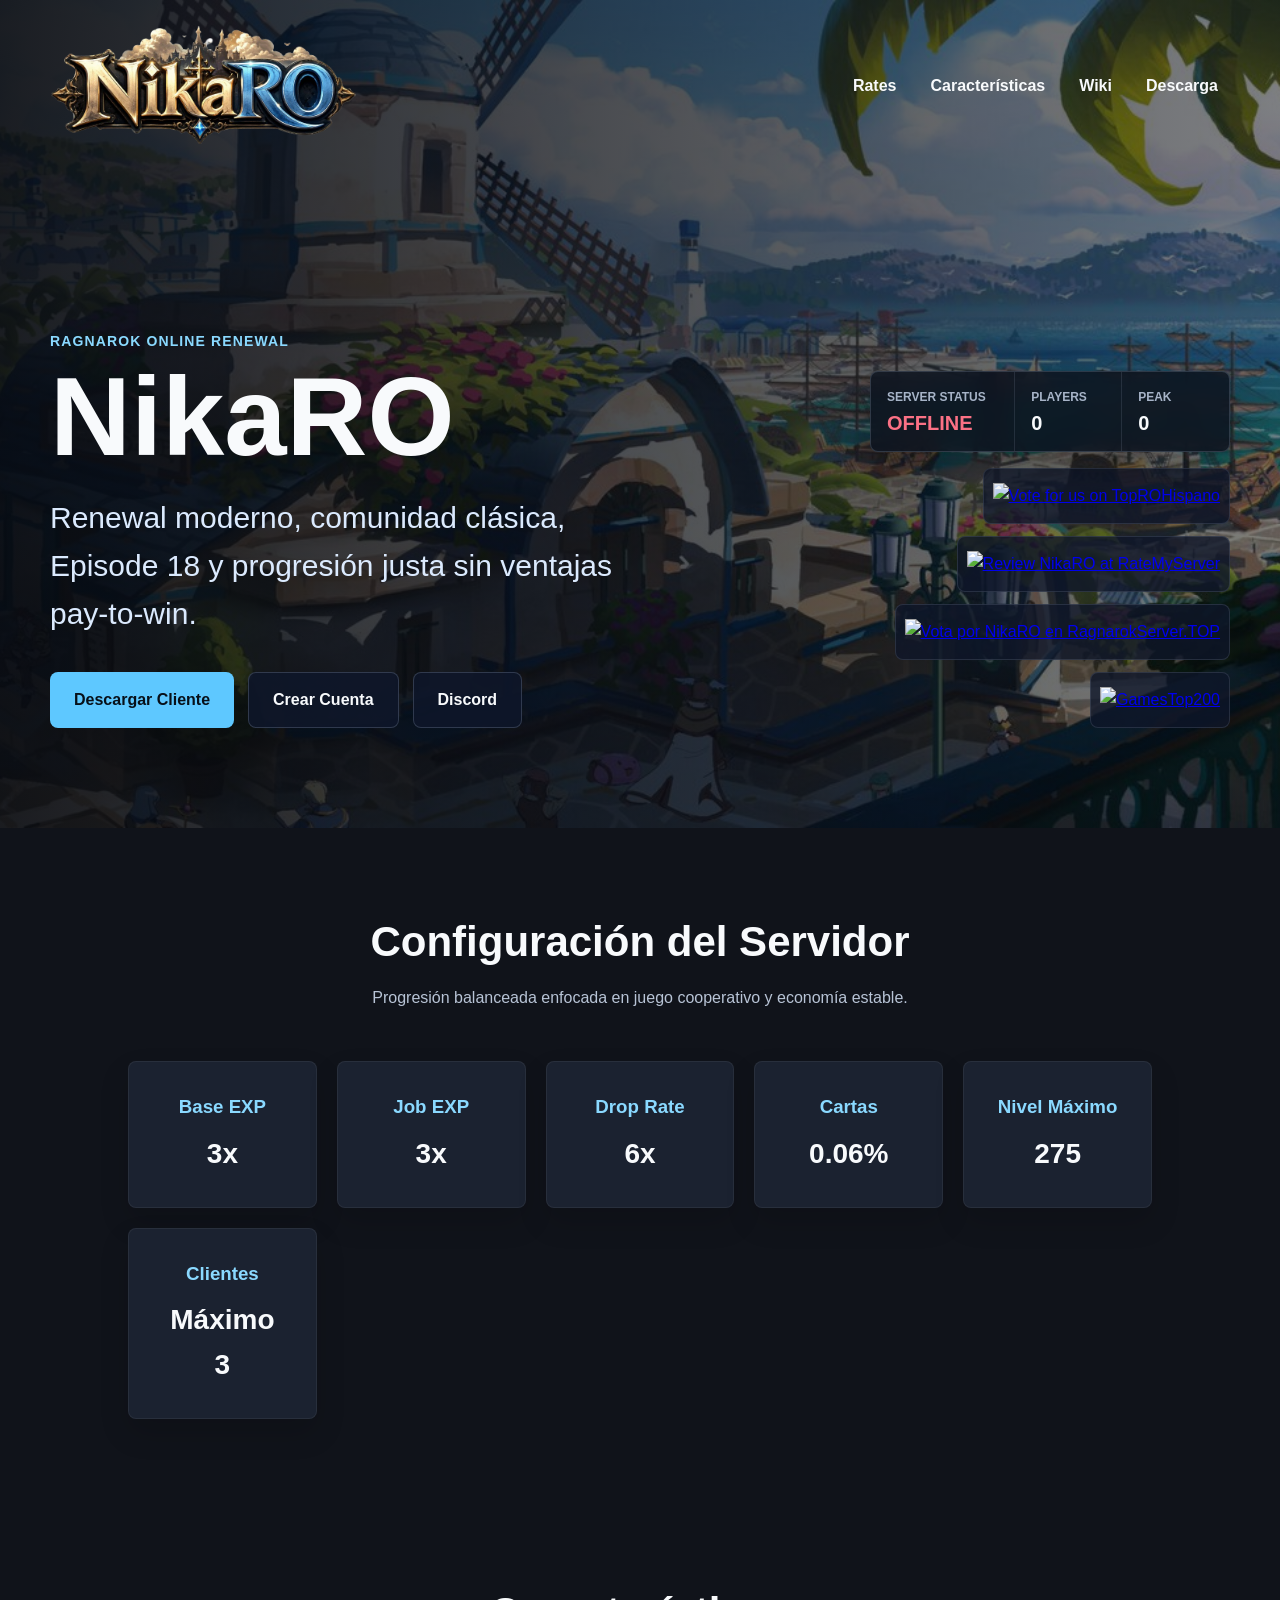
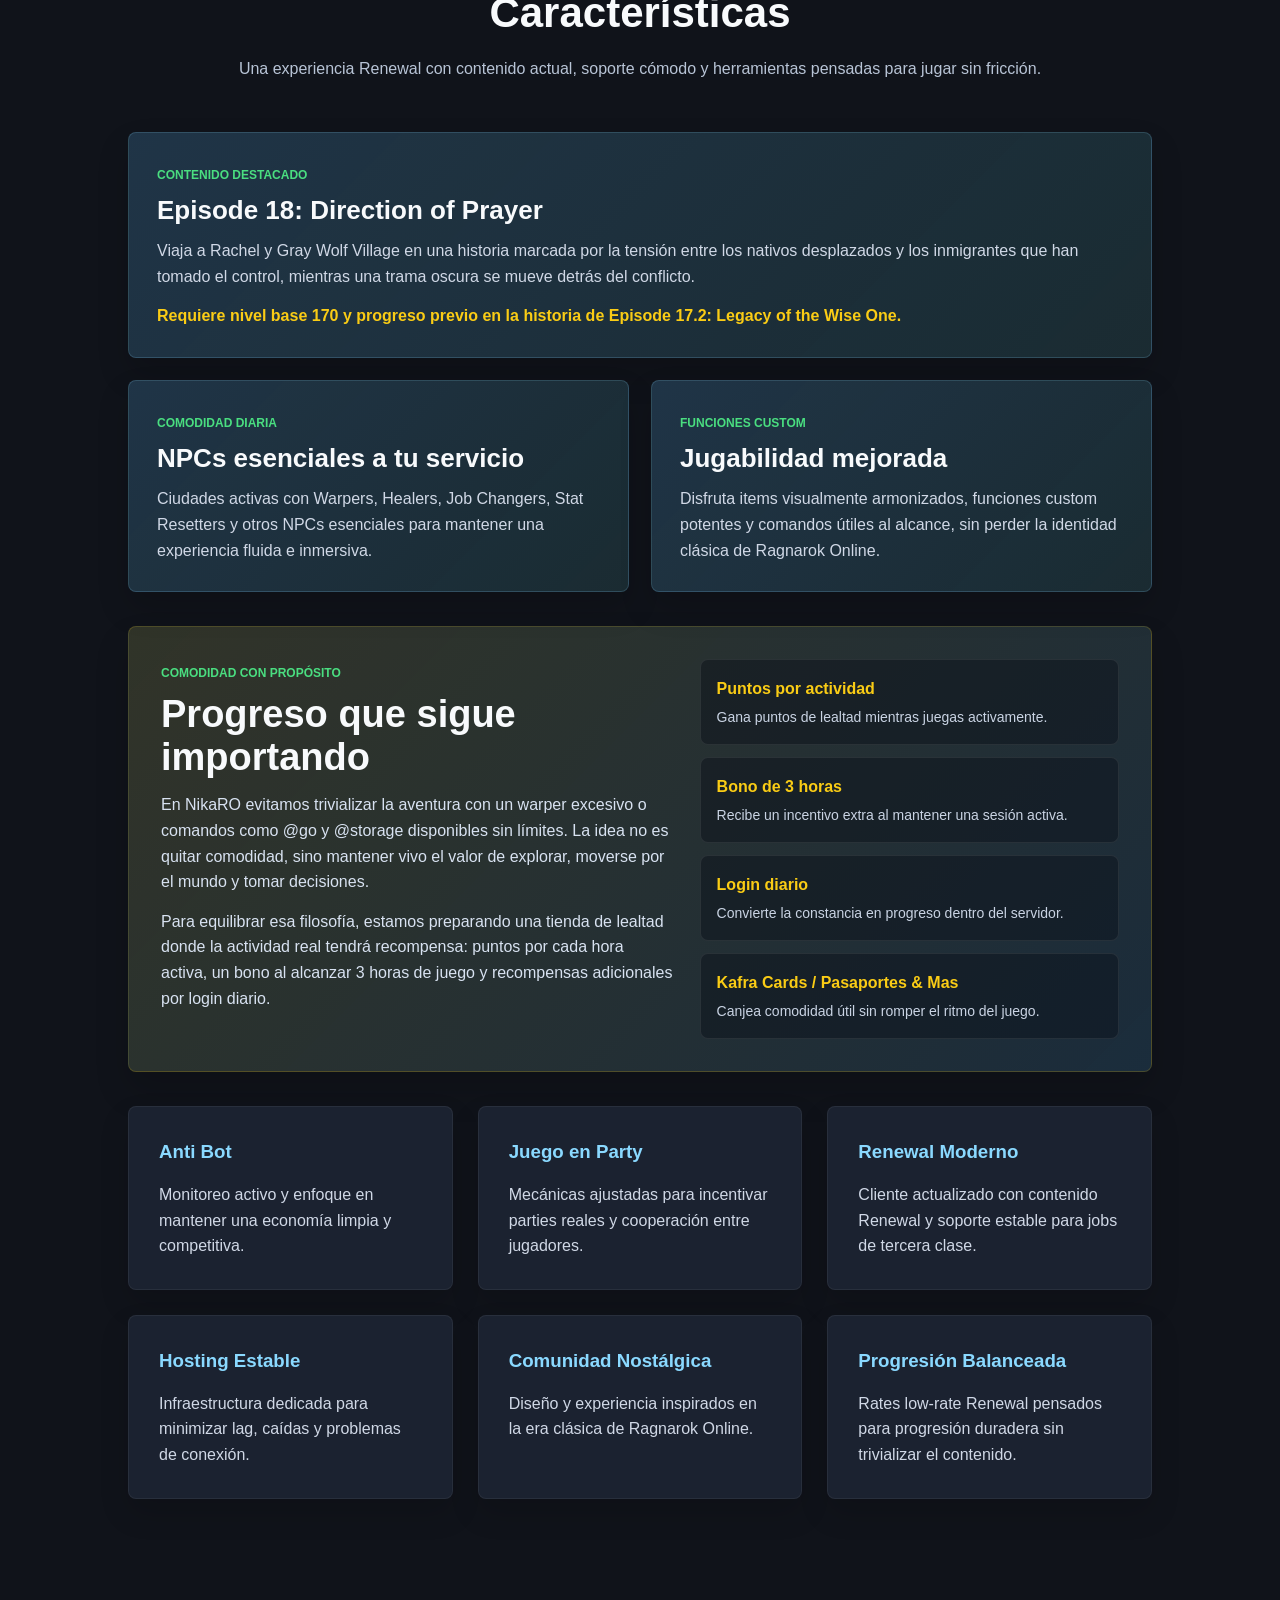
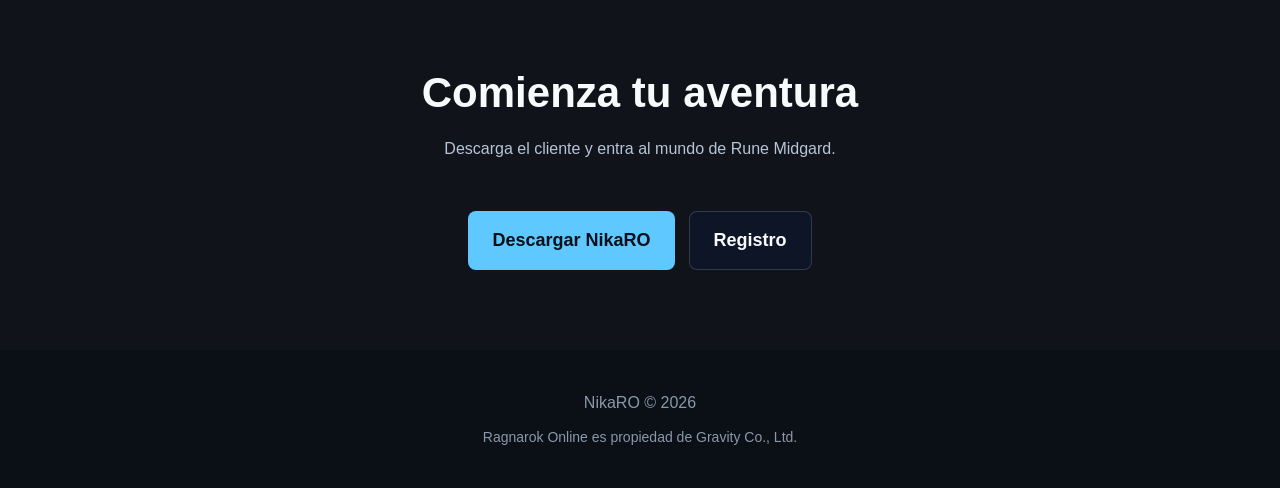
==== commit 355312c8: "Add voting link for RagnarokServer.TOP" ====
--- a/index.html
+++ b/index.html
@@ -71,7 +71,7 @@
                     </div>
 
                     <div class="vote-strip" aria-label="Votar por NikaRO">
-                        <a href="http://www.toprohispano.com/vote/index.php?id=1210" target="_blank" rel="noopener">
+                        <a href="http://www.toprohispano.com/vote/index.php?id=1219" target="_blank" rel="noopener">
                             <img src="http://www.toprohispano.com/images/banner.jpg" alt="Vote for us on TopROHispano">
                         </a>
                         <a href="https://ratemyserver.net/index.php?page=detailedlistserver&serid=23381&url_sname=NikaRO"
@@ -80,6 +80,7 @@
                            title="Review NikaRO at RateMyServer.Net">
                             <img src="https://ratemyserver.net/images/site_icon.gif" alt="Review NikaRO at RateMyServer">
                         </a>
+                        <a href="https://ragnarokserver.top/vote/nikaro" target="_blank" rel="noopener"><img src="https://ragnarokserver.top/banners/Banner-RagnarokServer.top.gif" alt="Vota por NikaRO en RagnarokServer.TOP" border="0"></a>
                         <a href="https://www.gamestop200.com/details/885/vote"
                            target="_blank"
                            rel="noopener"
--- a/style.css
+++ b/style.css
@@ -460,6 +460,50 @@
     gap: 22px;
 }
 
+.wiki-featured {
+    padding-bottom: 0;
+}
+
+.wiki-spotlight {
+    display: grid;
+    grid-template-columns: minmax(280px, 0.85fr) minmax(0, 1.15fr);
+    gap: 28px;
+    align-items: center;
+    padding: 30px;
+    border-radius: 8px;
+    background:
+        linear-gradient(135deg, rgba(94, 200, 255, 0.12), rgba(250, 204, 21, 0.08)),
+        #151f2b;
+    border: 1px solid rgba(138, 217, 255, 0.18);
+    box-shadow: 0 18px 34px rgba(0, 0, 0, 0.16);
+}
+
+.wiki-spotlight img,
+.feature-with-media img,
+.media-card img,
+.image-tile img {
+    width: 100%;
+    object-fit: cover;
+    border-radius: 8px;
+    border: 1px solid rgba(255, 255, 255, 0.08);
+}
+
+.wiki-spotlight img {
+    aspect-ratio: 4 / 3;
+}
+
+.wiki-spotlight h2 {
+    color: #f8fafc;
+    font-size: clamp(34px, 5vw, 56px);
+    line-height: 1.05;
+    margin-bottom: 14px;
+}
+
+.wiki-spotlight p {
+    color: #d8e2f1;
+    margin-bottom: 22px;
+}
+
 .wiki-tile {
     display: block;
     min-height: 220px;
@@ -488,6 +532,16 @@
 
 .wiki-tile p {
     color: #d0d8e6;
+}
+
+.image-tile {
+    overflow: hidden;
+    padding-top: 0;
+}
+
+.image-tile img {
+    aspect-ratio: 16 / 10;
+    margin: 0 0 18px;
 }
 
 .download-options {
@@ -608,6 +662,47 @@
     margin-bottom: 0;
 }
 
+.feature-with-media {
+    display: grid;
+    grid-template-columns: minmax(240px, 0.8fr) minmax(0, 1.2fr);
+    gap: 24px;
+    align-items: center;
+}
+
+.feature-with-media img {
+    aspect-ratio: 4 / 3;
+}
+
+.wiki-media-grid {
+    display: grid;
+    grid-template-columns: repeat(2, minmax(0, 1fr));
+    gap: 22px;
+}
+
+.media-card img {
+    aspect-ratio: 16 / 11;
+    margin-bottom: 18px;
+}
+
+.media-card h2 {
+    font-size: 26px;
+}
+
+.compact-reference {
+    display: grid;
+    grid-template-columns: minmax(0, 1fr) 140px;
+    gap: 22px;
+    align-items: center;
+}
+
+.compact-reference img {
+    width: 100%;
+    max-width: 140px;
+    justify-self: end;
+    border-radius: 8px;
+    border: 1px solid rgba(255, 255, 255, 0.08);
+}
+
 .wiki-actions {
     display: flex;
     flex-wrap: wrap;
@@ -687,6 +782,17 @@
         grid-template-columns: 1fr;
     }
 
+    .wiki-spotlight,
+    .feature-with-media,
+    .wiki-media-grid,
+    .compact-reference {
+        grid-template-columns: 1fr;
+    }
+
+    .compact-reference img {
+        justify-self: start;
+    }
+
     .wiki-index {
         position: static;
     }
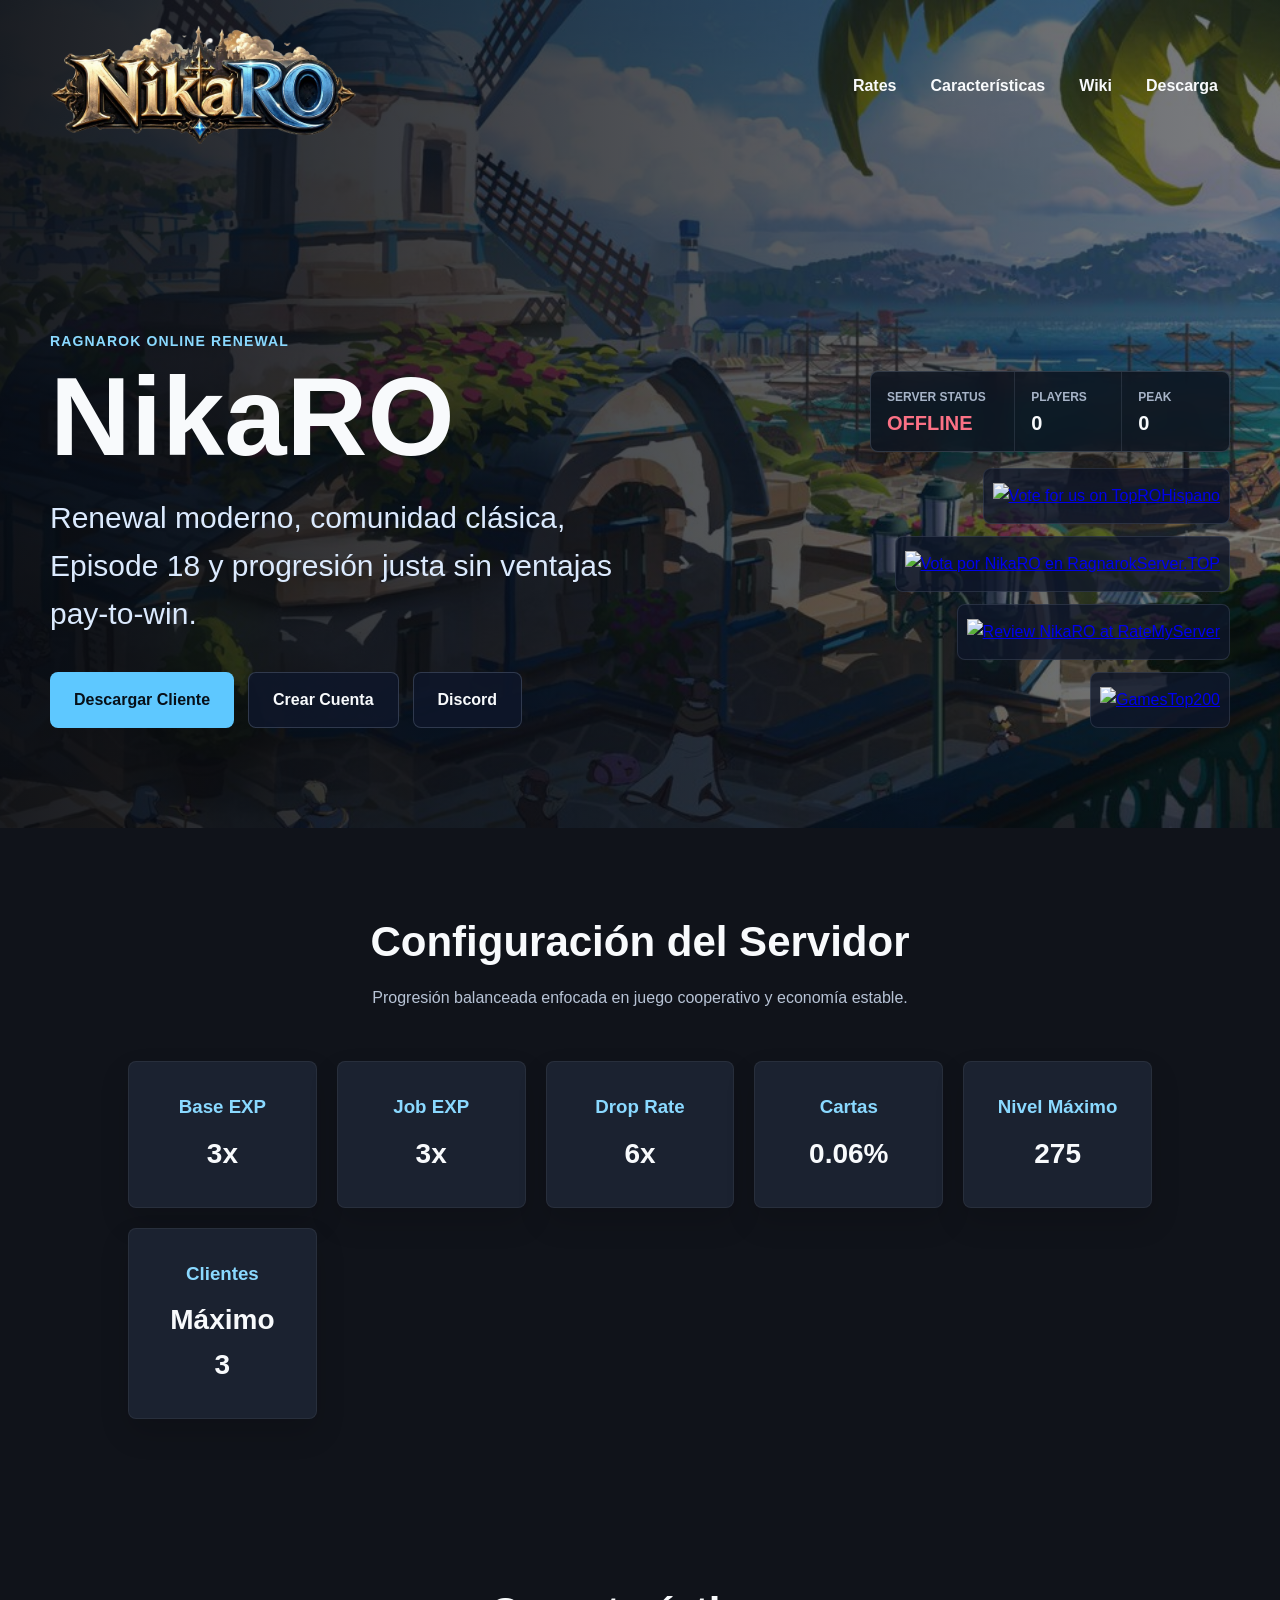
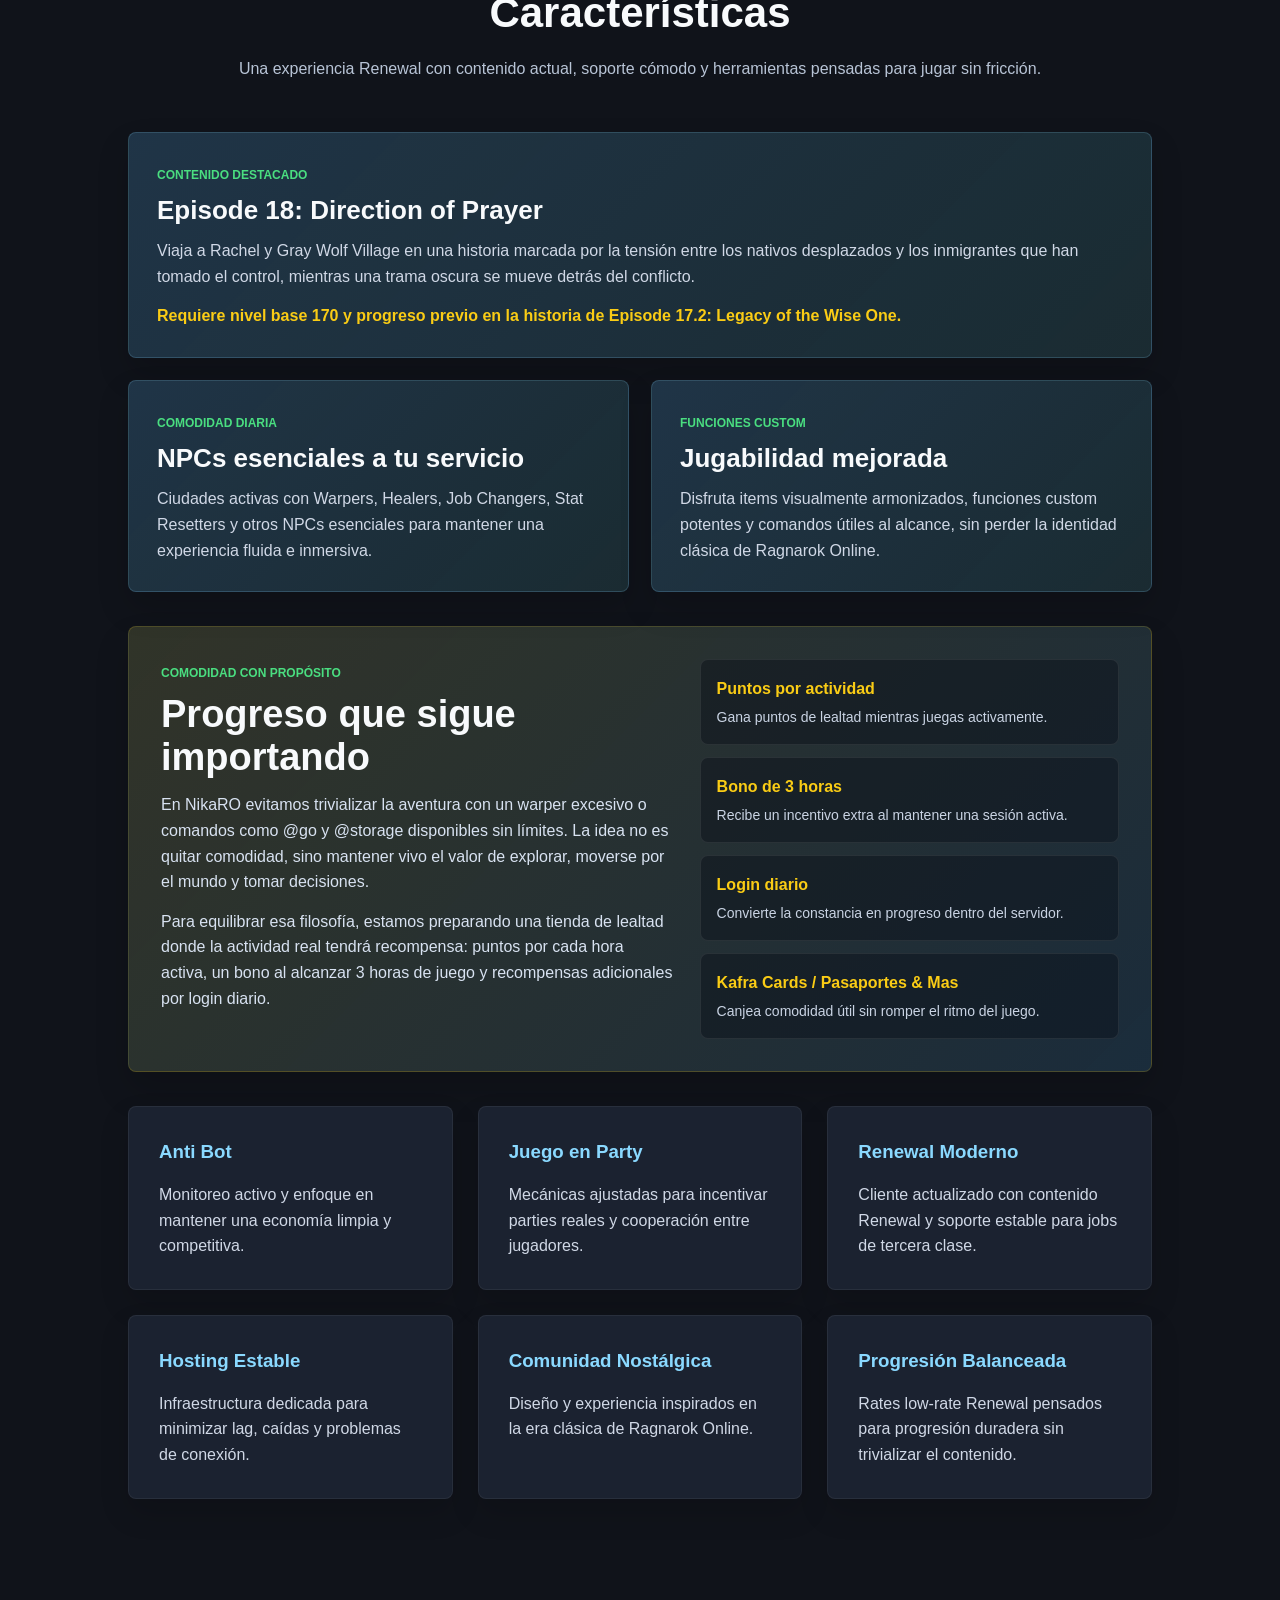
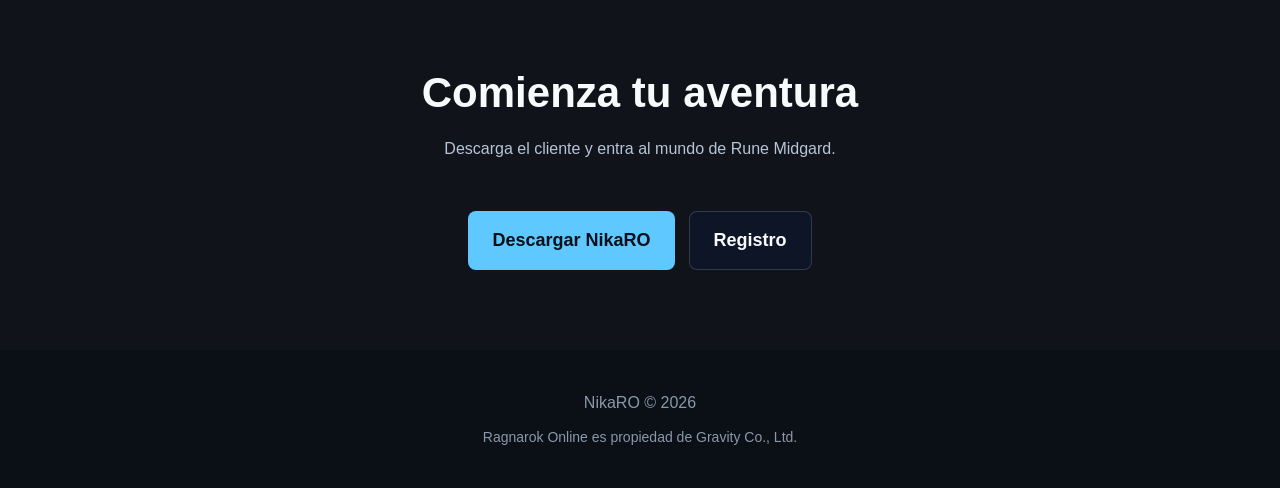
==== commit 24914c35: "Remove duplicate voting link in index.html Removed duplicate voting link for RagnarokServer.TOP." ====
--- a/index.html
+++ b/index.html
@@ -74,13 +74,13 @@
                         <a href="http://www.toprohispano.com/vote/index.php?id=1219" target="_blank" rel="noopener">
                             <img src="http://www.toprohispano.com/images/banner.jpg" alt="Vote for us on TopROHispano">
                         </a>
+                        <a href="https://ragnarokserver.top/vote/nikaro" target="_blank" rel="noopener"><img src="https://ragnarokserver.top/banners/Banner-RagnarokServer.top.gif" alt="Vota por NikaRO en RagnarokServer.TOP" border="0"></a>
                         <a href="https://ratemyserver.net/index.php?page=detailedlistserver&serid=23381&url_sname=NikaRO"
                            target="_blank"
                            rel="noopener"
                            title="Review NikaRO at RateMyServer.Net">
                             <img src="https://ratemyserver.net/images/site_icon.gif" alt="Review NikaRO at RateMyServer">
                         </a>
-                        <a href="https://ragnarokserver.top/vote/nikaro" target="_blank" rel="noopener"><img src="https://ragnarokserver.top/banners/Banner-RagnarokServer.top.gif" alt="Vota por NikaRO en RagnarokServer.TOP" border="0"></a>
                         <a href="https://www.gamestop200.com/details/885/vote"
                            target="_blank"
                            rel="noopener"
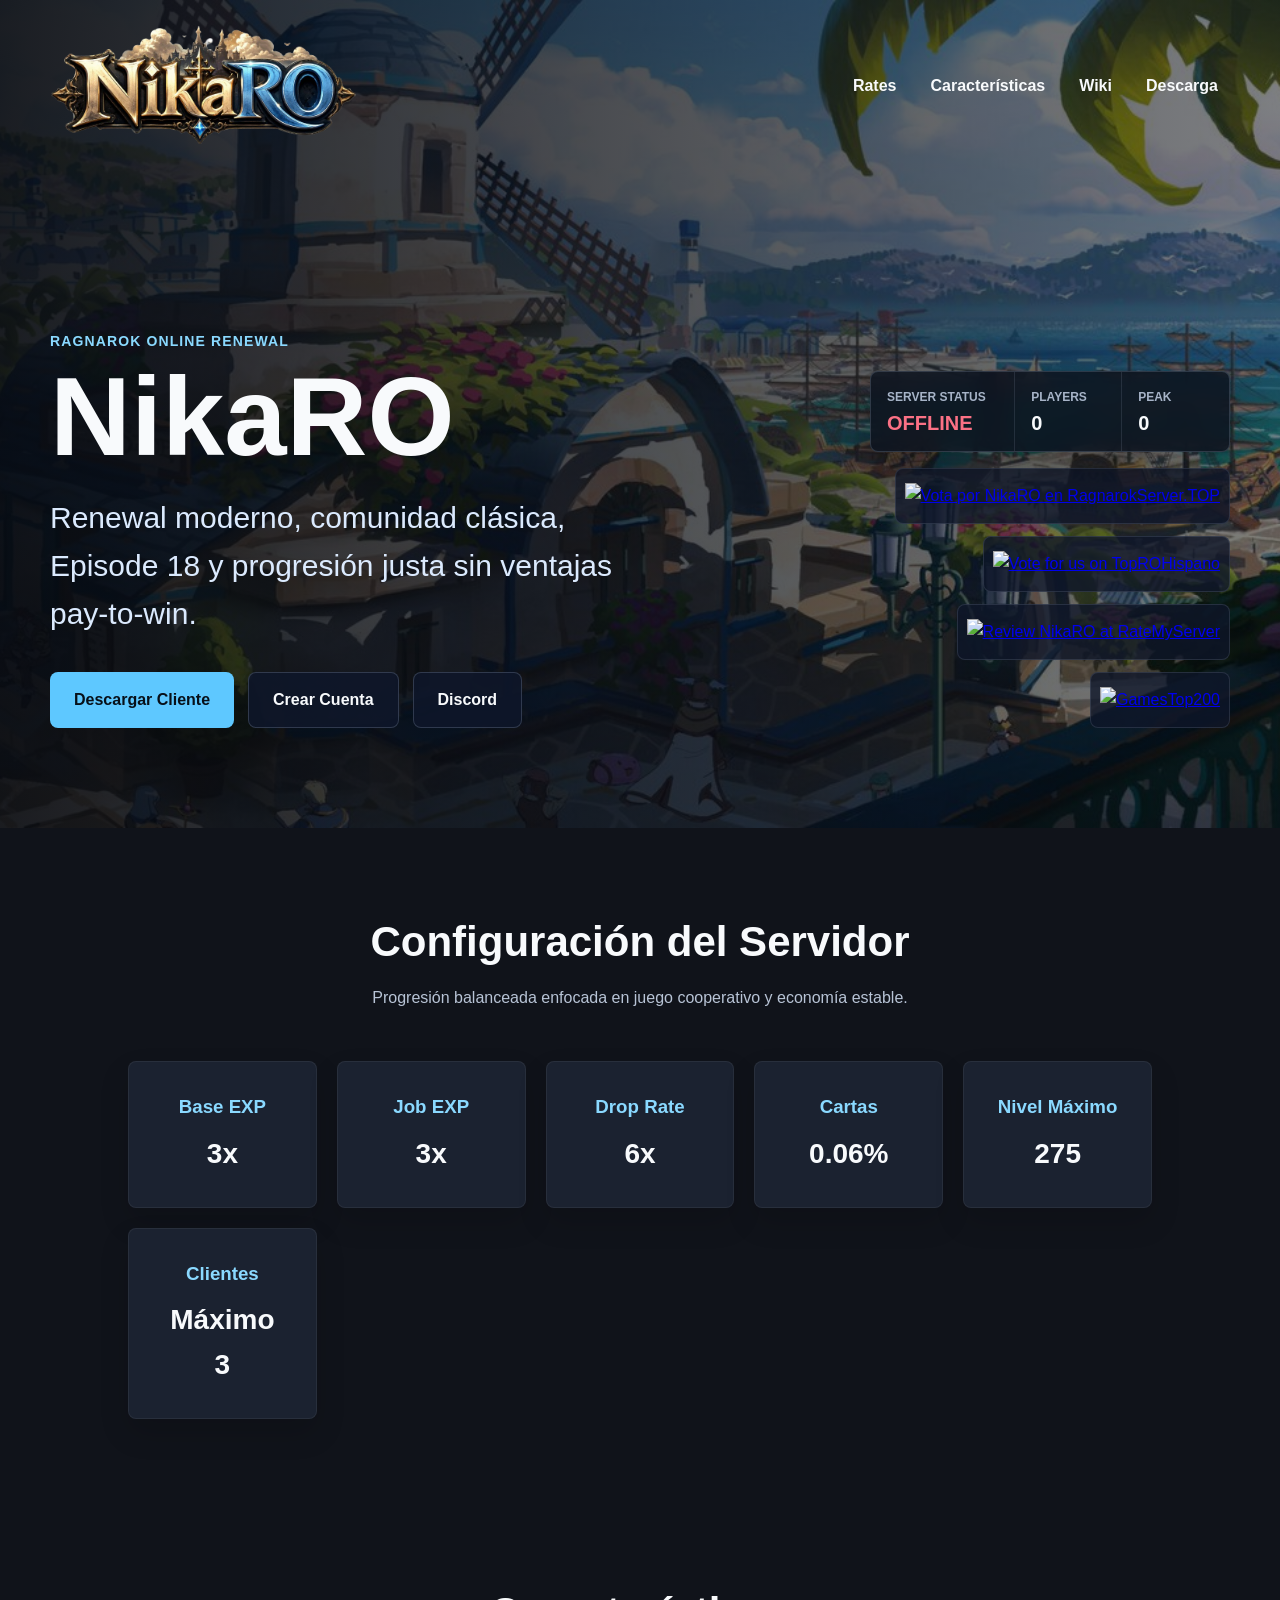
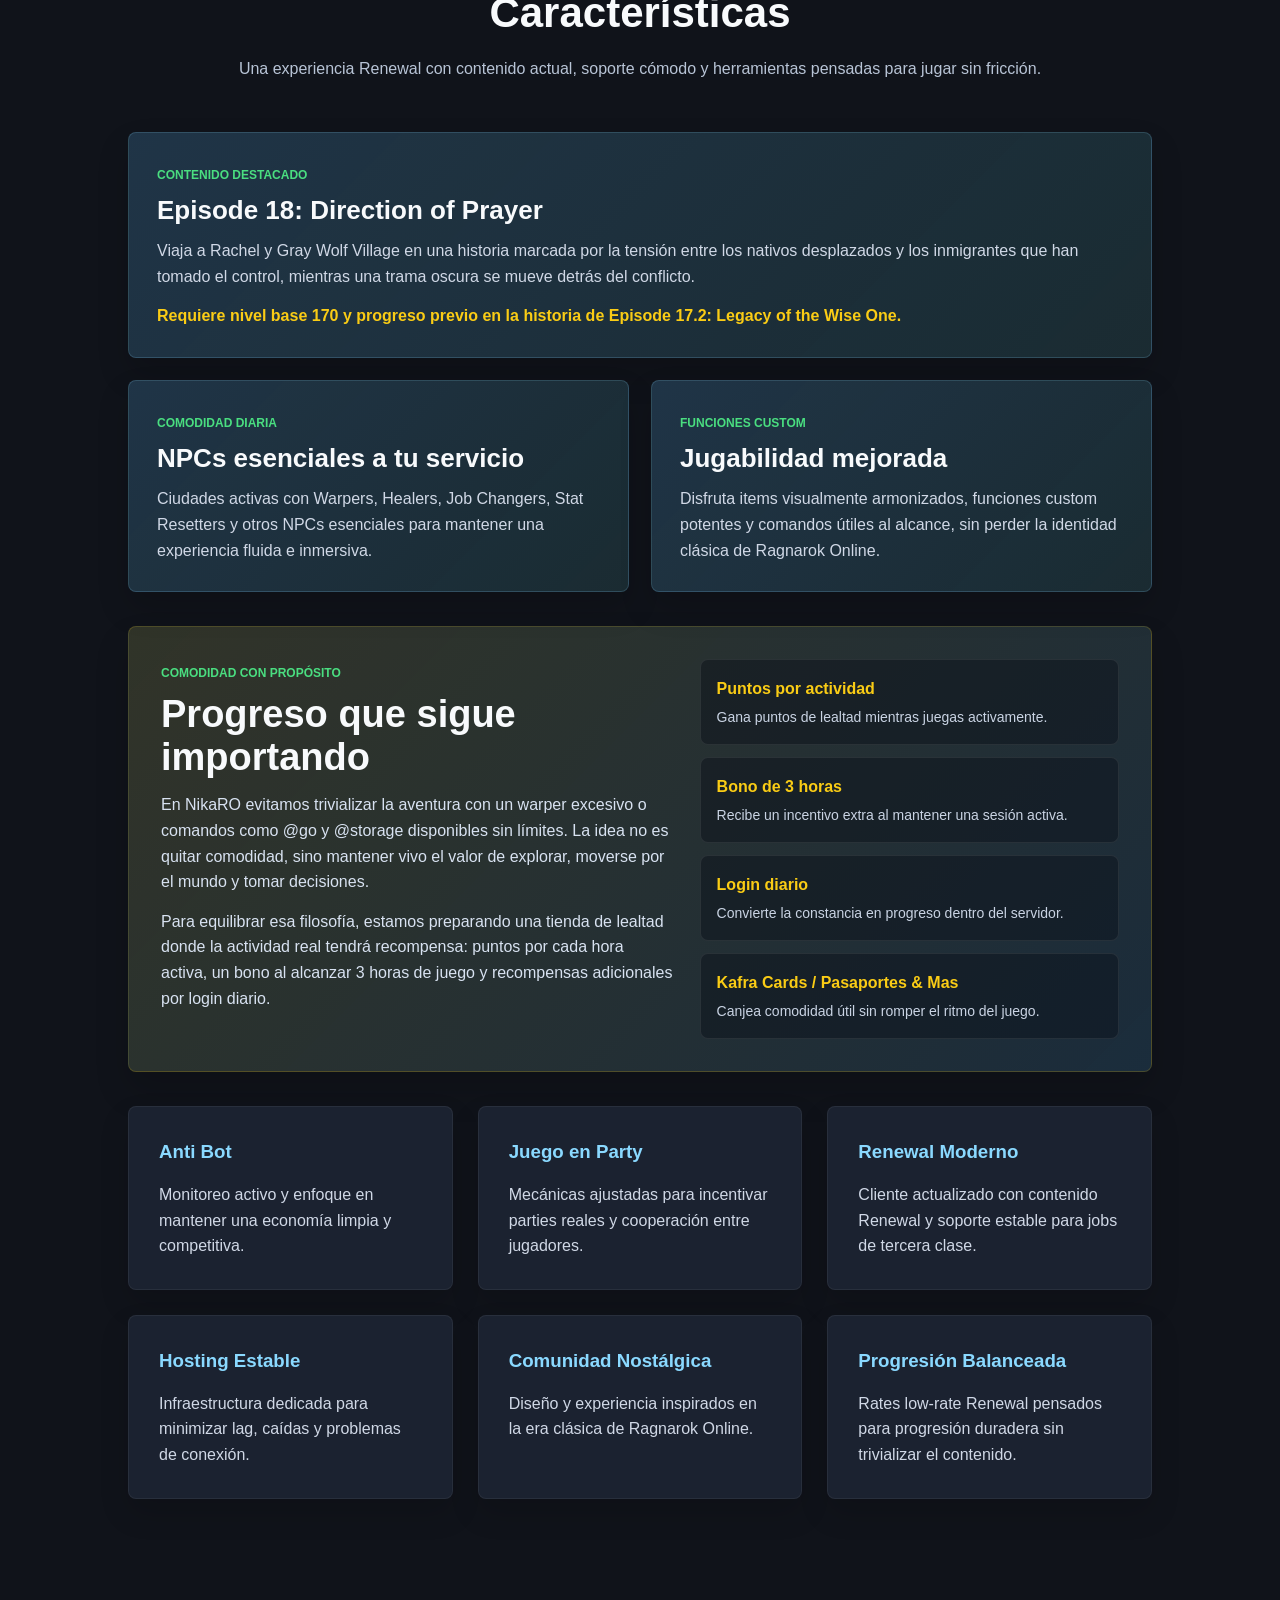
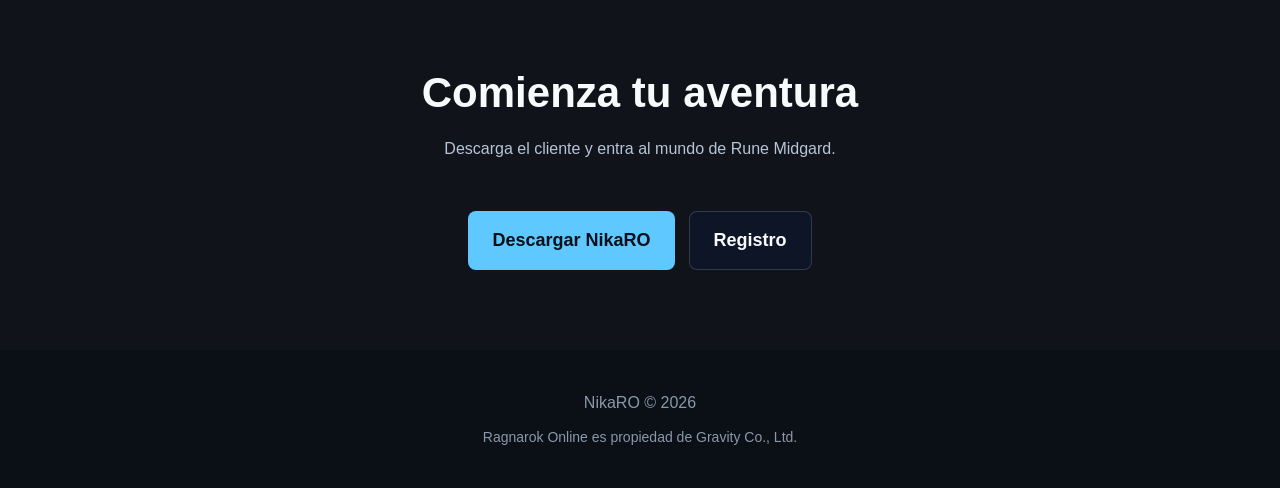
==== commit b56af23d: "Remove duplicate voting link for NikaRO" ====
--- a/index.html
+++ b/index.html
@@ -71,10 +71,10 @@
                     </div>
 
                     <div class="vote-strip" aria-label="Votar por NikaRO">
+                        <a href="https://ragnarokserver.top/vote/nikaro" target="_blank" rel="noopener"><img src="https://ragnarokserver.top/banners/Banner-RagnarokServer.top.gif" alt="Vota por NikaRO en RagnarokServer.TOP" border="0"></a>
                         <a href="http://www.toprohispano.com/vote/index.php?id=1219" target="_blank" rel="noopener">
                             <img src="http://www.toprohispano.com/images/banner.jpg" alt="Vote for us on TopROHispano">
                         </a>
-                        <a href="https://ragnarokserver.top/vote/nikaro" target="_blank" rel="noopener"><img src="https://ragnarokserver.top/banners/Banner-RagnarokServer.top.gif" alt="Vota por NikaRO en RagnarokServer.TOP" border="0"></a>
                         <a href="https://ratemyserver.net/index.php?page=detailedlistserver&serid=23381&url_sname=NikaRO"
                            target="_blank"
                            rel="noopener"
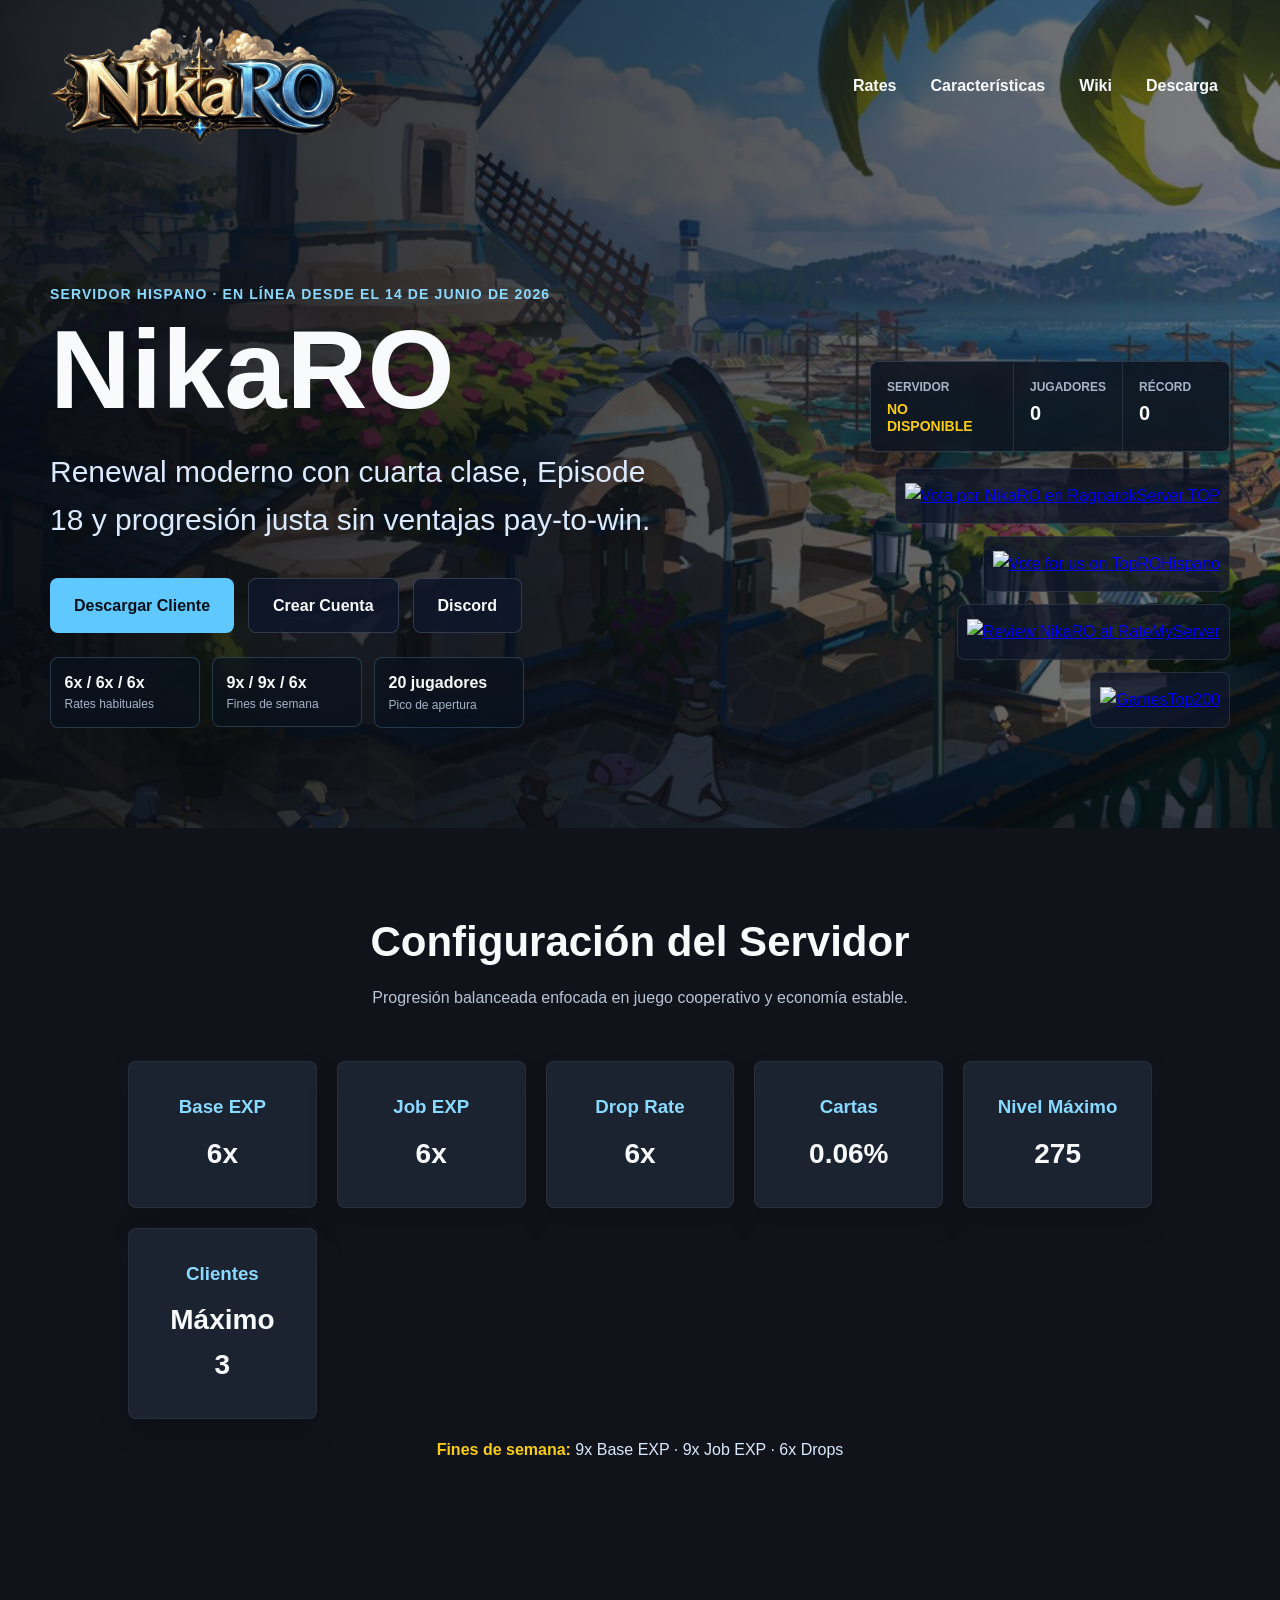
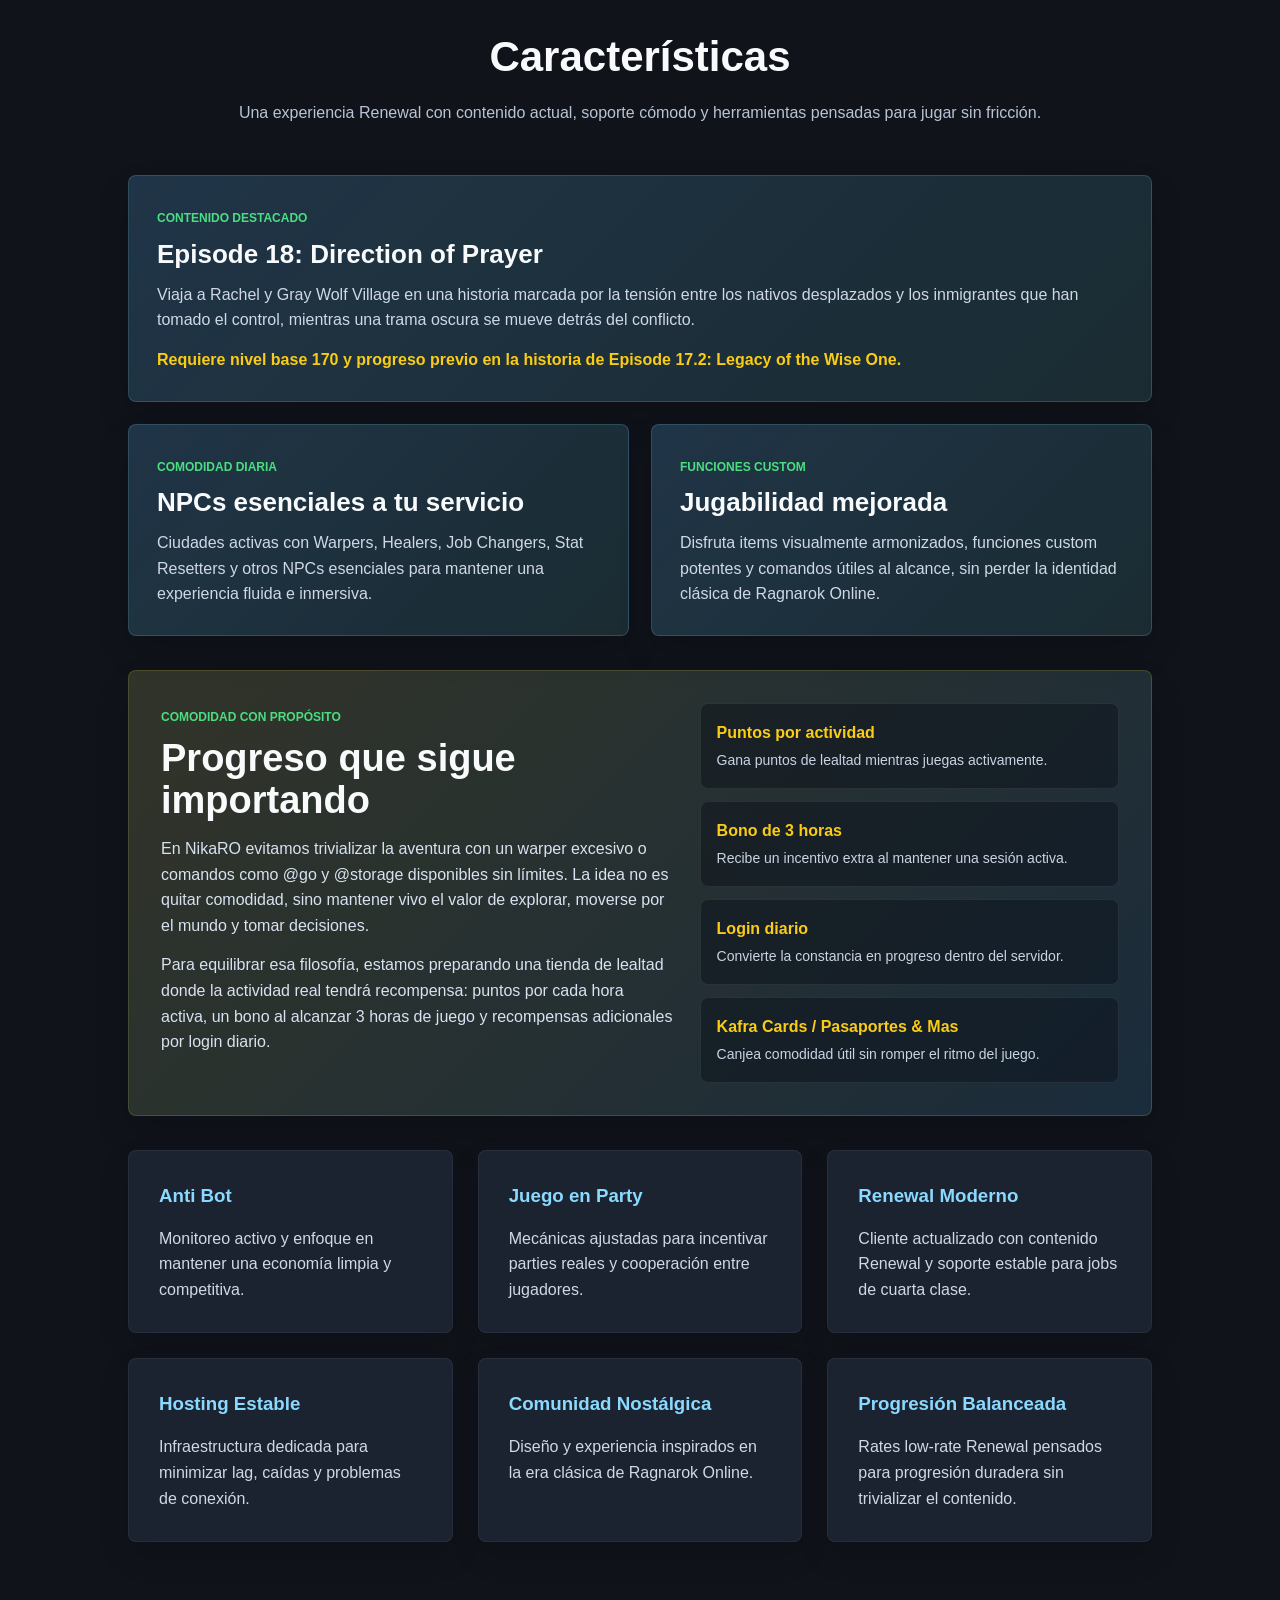
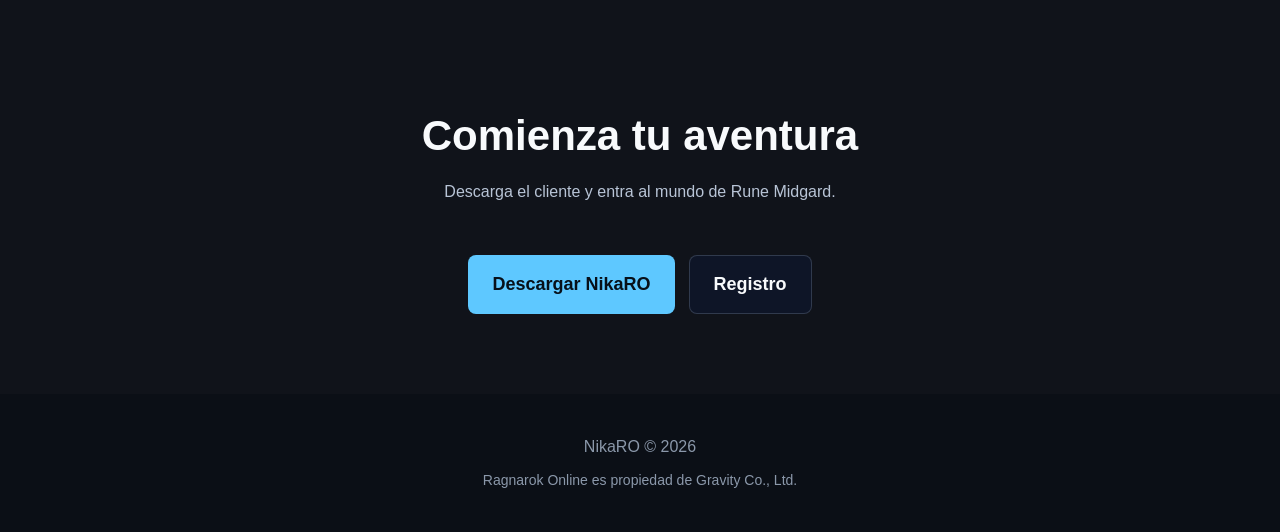
==== commit 65750c72: "Refresh Spanish landing page facts and conversion copy" ====
--- a/index.html
+++ b/index.html
@@ -3,8 +3,12 @@
 <head>
     <meta charset="UTF-8">
     <meta name="viewport" content="width=device-width, initial-scale=1.0">
-    <title>NikaRO</title>
-    <meta name="description" content="Servidor Renewal de Ragnarok Online enfocado en estabilidad, comunidad y progresión clásica moderna.">
+    <title>NikaRO | Ragnarok Online Renewal Hispano</title>
+    <meta name="description" content="Servidor hispano de Ragnarok Online Renewal con cuarta clase, rates 6x/6x/6x, fines de semana 9x/9x/6x y progresión justa sin pay-to-win.">
+    <meta property="og:title" content="NikaRO | Ragnarok Online Renewal Hispano">
+    <meta property="og:description" content="Cuarta clase, rates 6x/6x/6x y fines de semana 9x/9x/6x. Entra gratis y únete a la comunidad.">
+    <meta property="og:type" content="website">
+    <meta property="og:locale" content="es_CL">
     <link rel="stylesheet" href="style.css">
 </head>
 
@@ -26,10 +30,10 @@
 
             <div class="hero-layout" id="top">
                 <div class="hero-content">
-                    <p class="eyebrow">Ragnarok Online Renewal</p>
+                    <p class="eyebrow">Servidor hispano · En línea desde el 14 de junio de 2026</p>
                     <h1>NikaRO</h1>
                     <p class="tagline">
-                        Renewal moderno, comunidad clásica, Episode 18 y progresión justa sin ventajas pay-to-win.
+                        Renewal moderno con cuarta clase, Episode 18 y progresión justa sin ventajas pay-to-win.
                     </p>
 
                     <div class="hero-buttons">
@@ -52,20 +56,26 @@
                             Discord
                         </a>
                     </div>
+
+                    <div class="proof-strip" aria-label="Datos principales de NikaRO">
+                        <div><strong>6x / 6x / 6x</strong><span>Rates habituales</span></div>
+                        <div><strong>9x / 9x / 6x</strong><span>Fines de semana</span></div>
+                        <div><strong>20 jugadores</strong><span>Pico de apertura</span></div>
+                    </div>
                 </div>
 
                 <aside class="server-panel" aria-label="Estado del servidor">
                     <div id="status-bar" class="status-bar">
                         <div class="status-item">
-                            <span>Server Status</span>
-                            <strong id="server-status">Loading...</strong>
+                            <span>Servidor</span>
+                            <strong id="server-status">Consultando…</strong>
                         </div>
                         <div class="status-item">
-                            <span>Players</span>
+                            <span>Jugadores</span>
                             <strong id="player-count">0</strong>
                         </div>
                         <div class="status-item">
-                            <span>Peak</span>
+                            <span>Récord</span>
                             <strong id="peak-count">0</strong>
                         </div>
                     </div>
@@ -103,12 +113,12 @@
             <div class="cards">
                 <div class="card">
                     <h3>Base EXP</h3>
-                    <p>3x</p>
+                    <p>6x</p>
                 </div>
 
                 <div class="card">
                     <h3>Job EXP</h3>
-                    <p>3x</p>
+                    <p>6x</p>
                 </div>
 
                 <div class="card">
@@ -131,6 +141,7 @@
                     <p>Máximo 3</p>
                 </div>
             </div>
+            <p class="weekend-rates"><strong>Fines de semana:</strong> 9x Base EXP · 9x Job EXP · 6x Drops</p>
         </section>
 
         <section id="features">
@@ -221,7 +232,7 @@
 
                 <div class="feature">
                     <h3>Renewal Moderno</h3>
-                    <p>Cliente actualizado con contenido Renewal y soporte estable para jobs de tercera clase.</p>
+                    <p>Cliente actualizado con contenido Renewal y soporte estable para jobs de cuarta clase.</p>
                 </div>
 
                 <div class="feature">
@@ -284,9 +295,9 @@
                 statusEl.classList.toggle('offline', data.status.overall !== 'online');
             } catch (error) {
                 console.error('Could not load server status', error);
-                statusEl.innerText = 'OFFLINE';
-                statusEl.classList.remove('online');
-                statusEl.classList.add('offline');
+                statusEl.innerText = 'NO DISPONIBLE';
+                statusEl.classList.remove('online', 'offline');
+                statusEl.classList.add('unknown');
             }
         }
 
--- a/style.css
+++ b/style.css
@@ -117,6 +117,37 @@
     gap: 14px;
 }
 
+.proof-strip {
+    display: flex;
+    flex-wrap: wrap;
+    gap: 12px;
+    margin-top: 24px;
+}
+
+.proof-strip div {
+    min-width: 150px;
+    padding: 12px 14px;
+    border: 1px solid rgba(138, 217, 255, 0.2);
+    border-radius: 8px;
+    background: rgba(11, 18, 30, 0.72);
+    backdrop-filter: blur(8px);
+}
+
+.proof-strip strong,
+.proof-strip span {
+    display: block;
+}
+
+.proof-strip strong {
+    color: #f8fafc;
+    font-size: 16px;
+}
+
+.proof-strip span {
+    color: #a7b4c8;
+    font-size: 12px;
+}
+
 .btn {
     display: inline-flex;
     align-items: center;
@@ -204,6 +235,11 @@
     color: #fb7185;
 }
 
+#server-status.unknown {
+    color: #facc15;
+    font-size: 14px;
+}
+
 .vote-strip {
     display: flex;
     align-items: center;
@@ -250,6 +286,16 @@
     display: grid;
     grid-template-columns: repeat(auto-fit, minmax(180px, 1fr));
     gap: 20px;
+}
+
+.weekend-rates {
+    margin-top: 18px;
+    color: #dbeafe;
+    text-align: center;
+}
+
+.weekend-rates strong {
+    color: #facc15;
 }
 
 .card,
